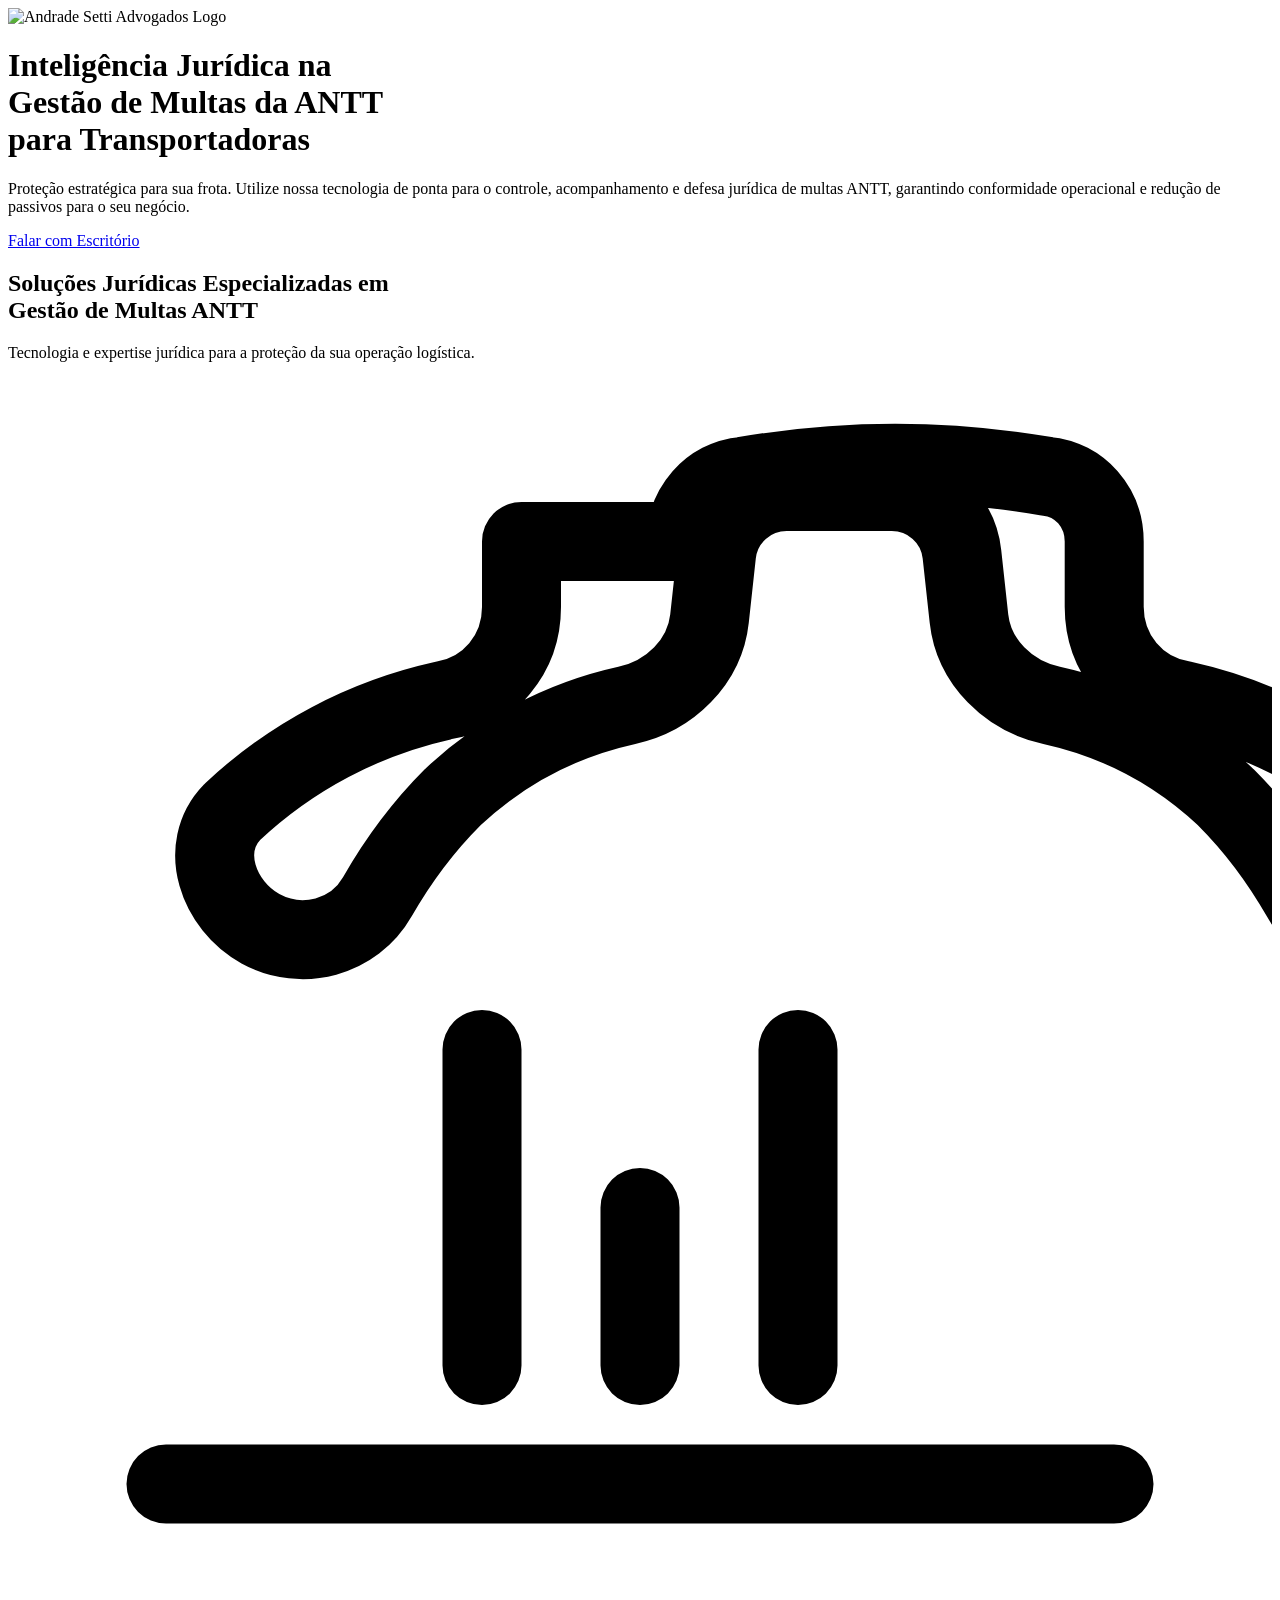
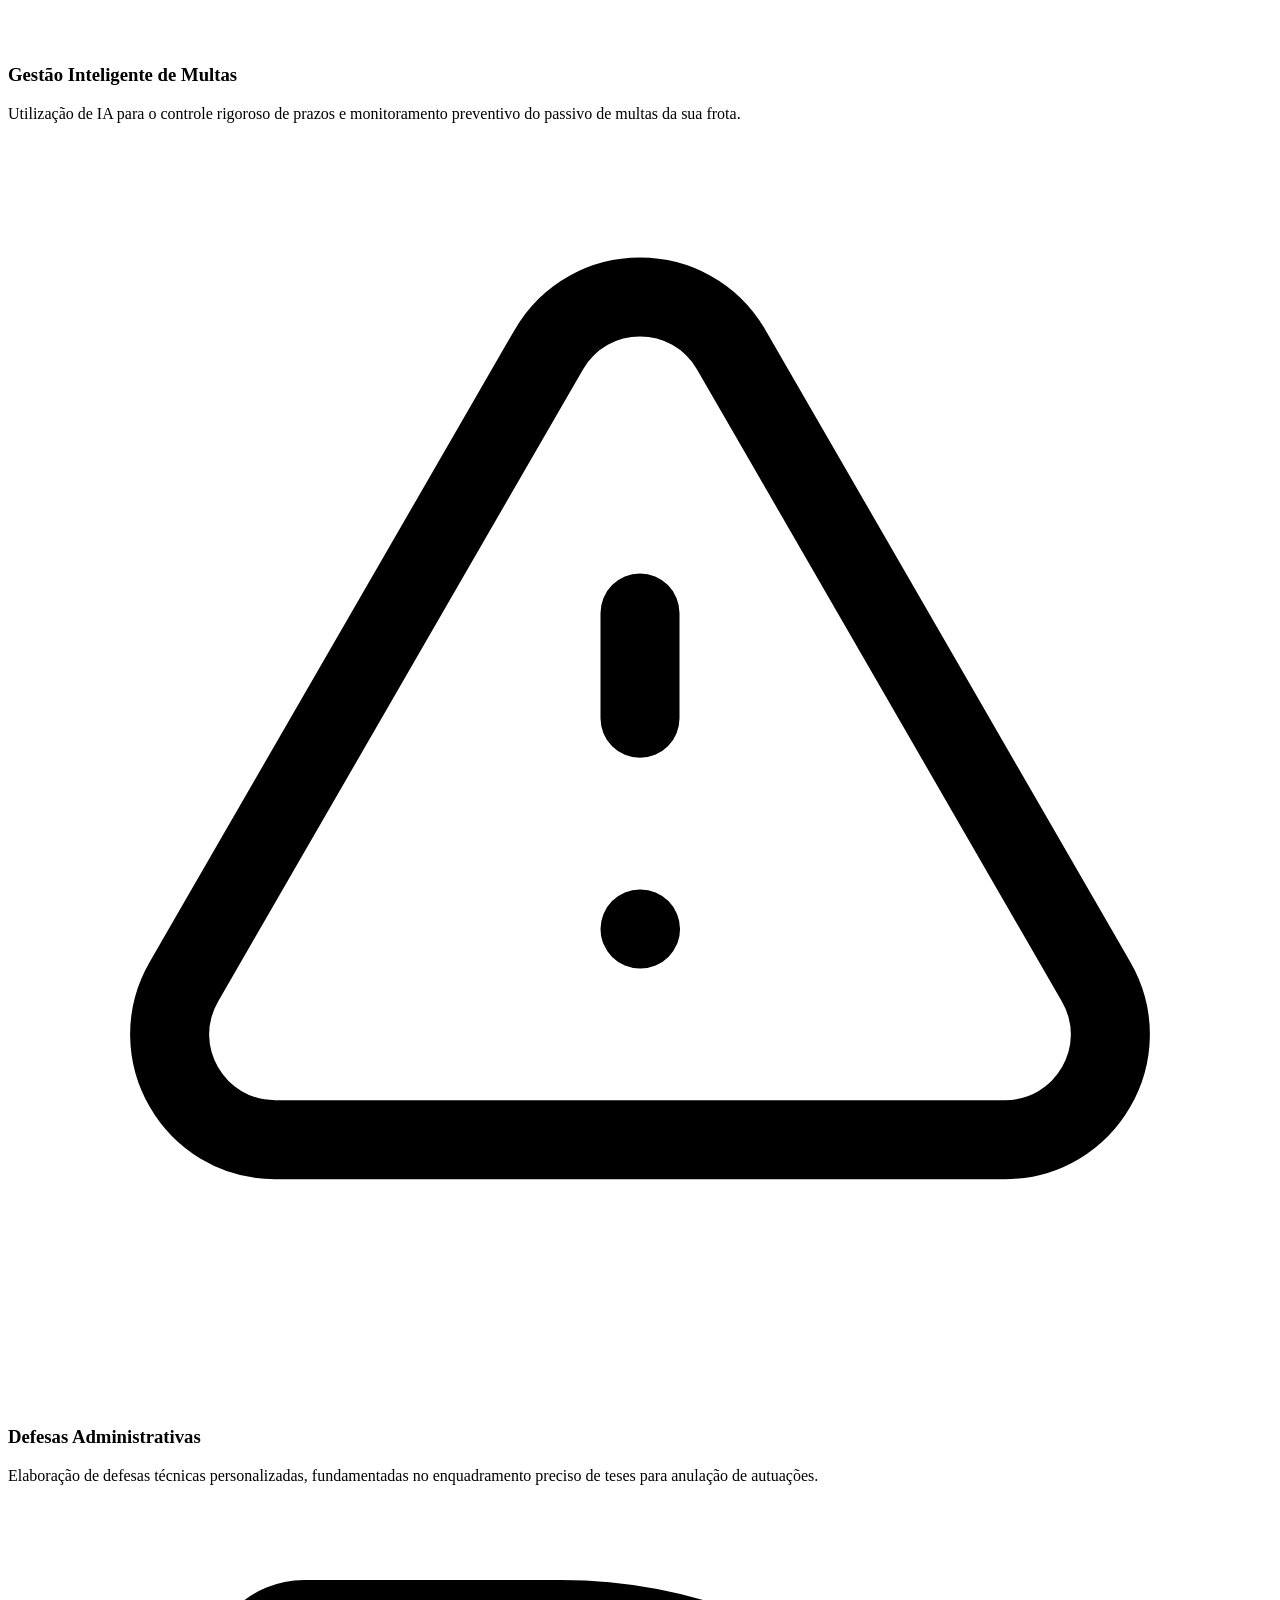
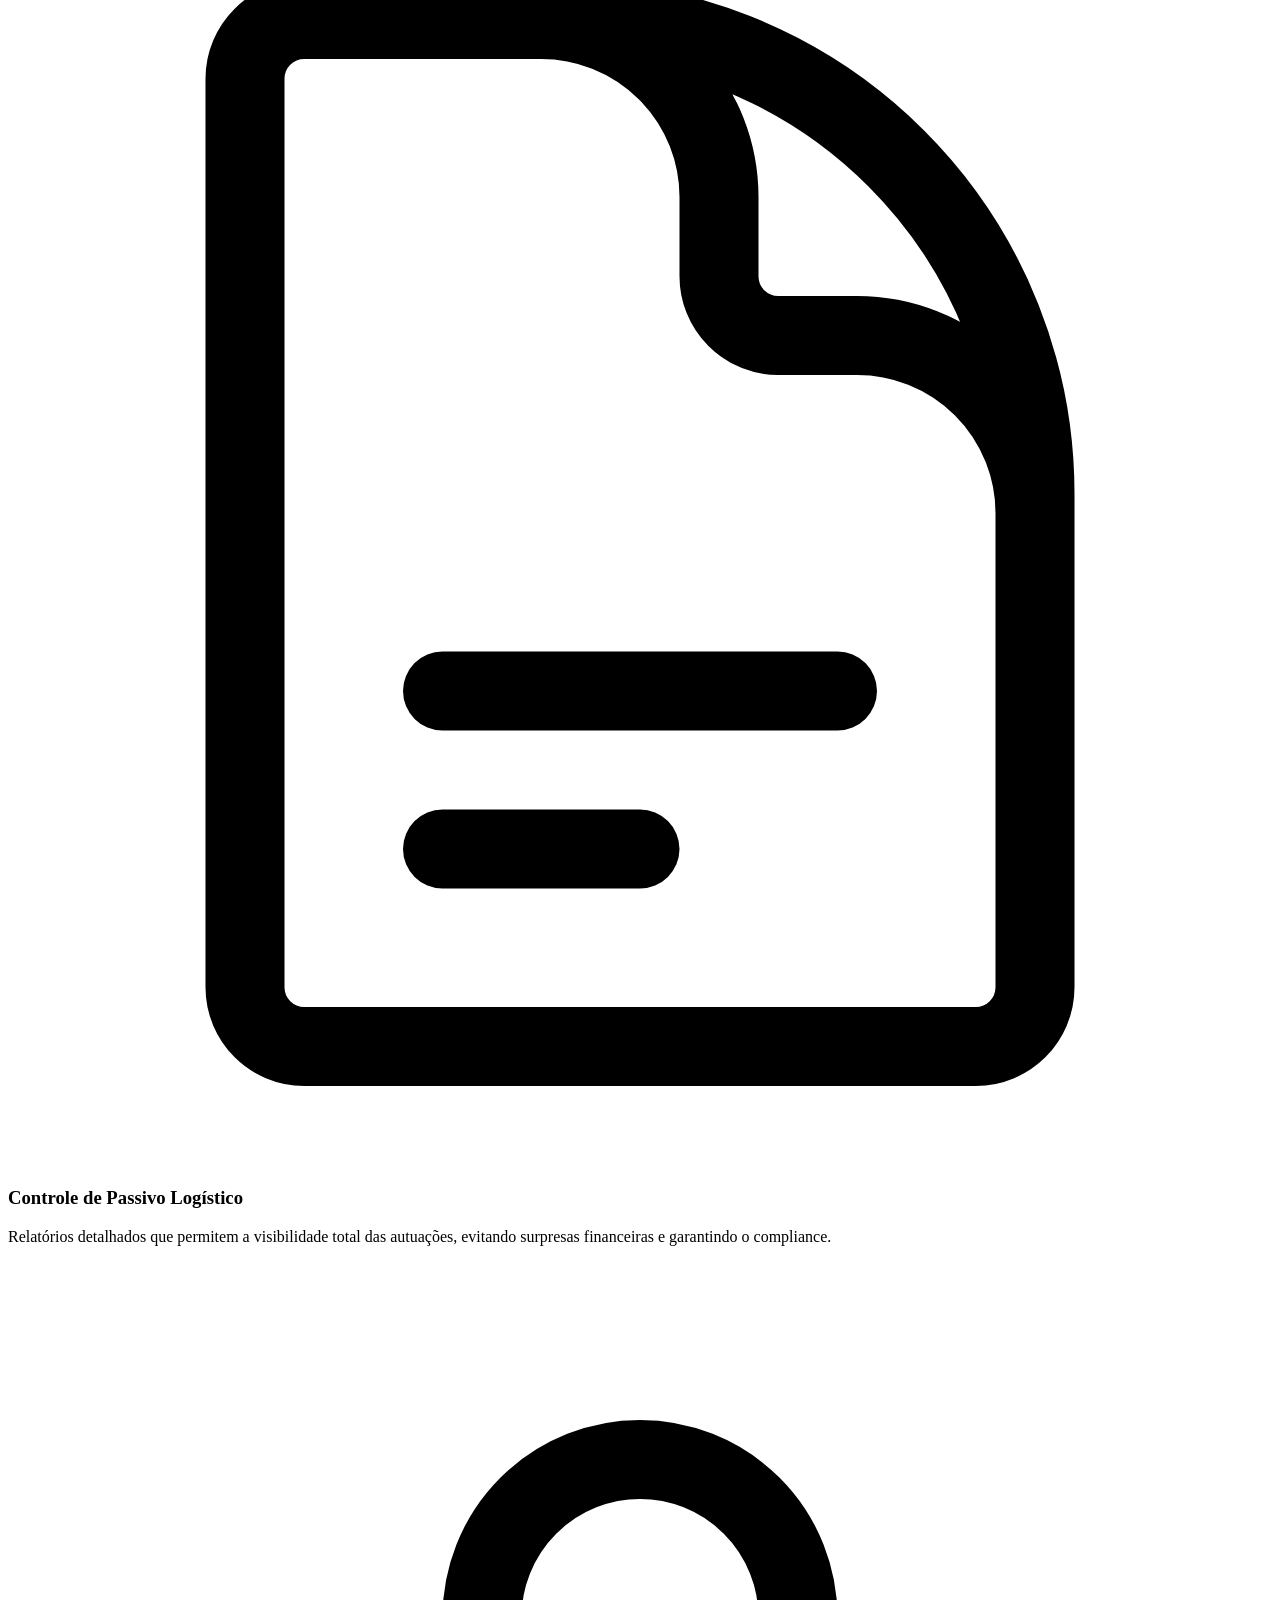
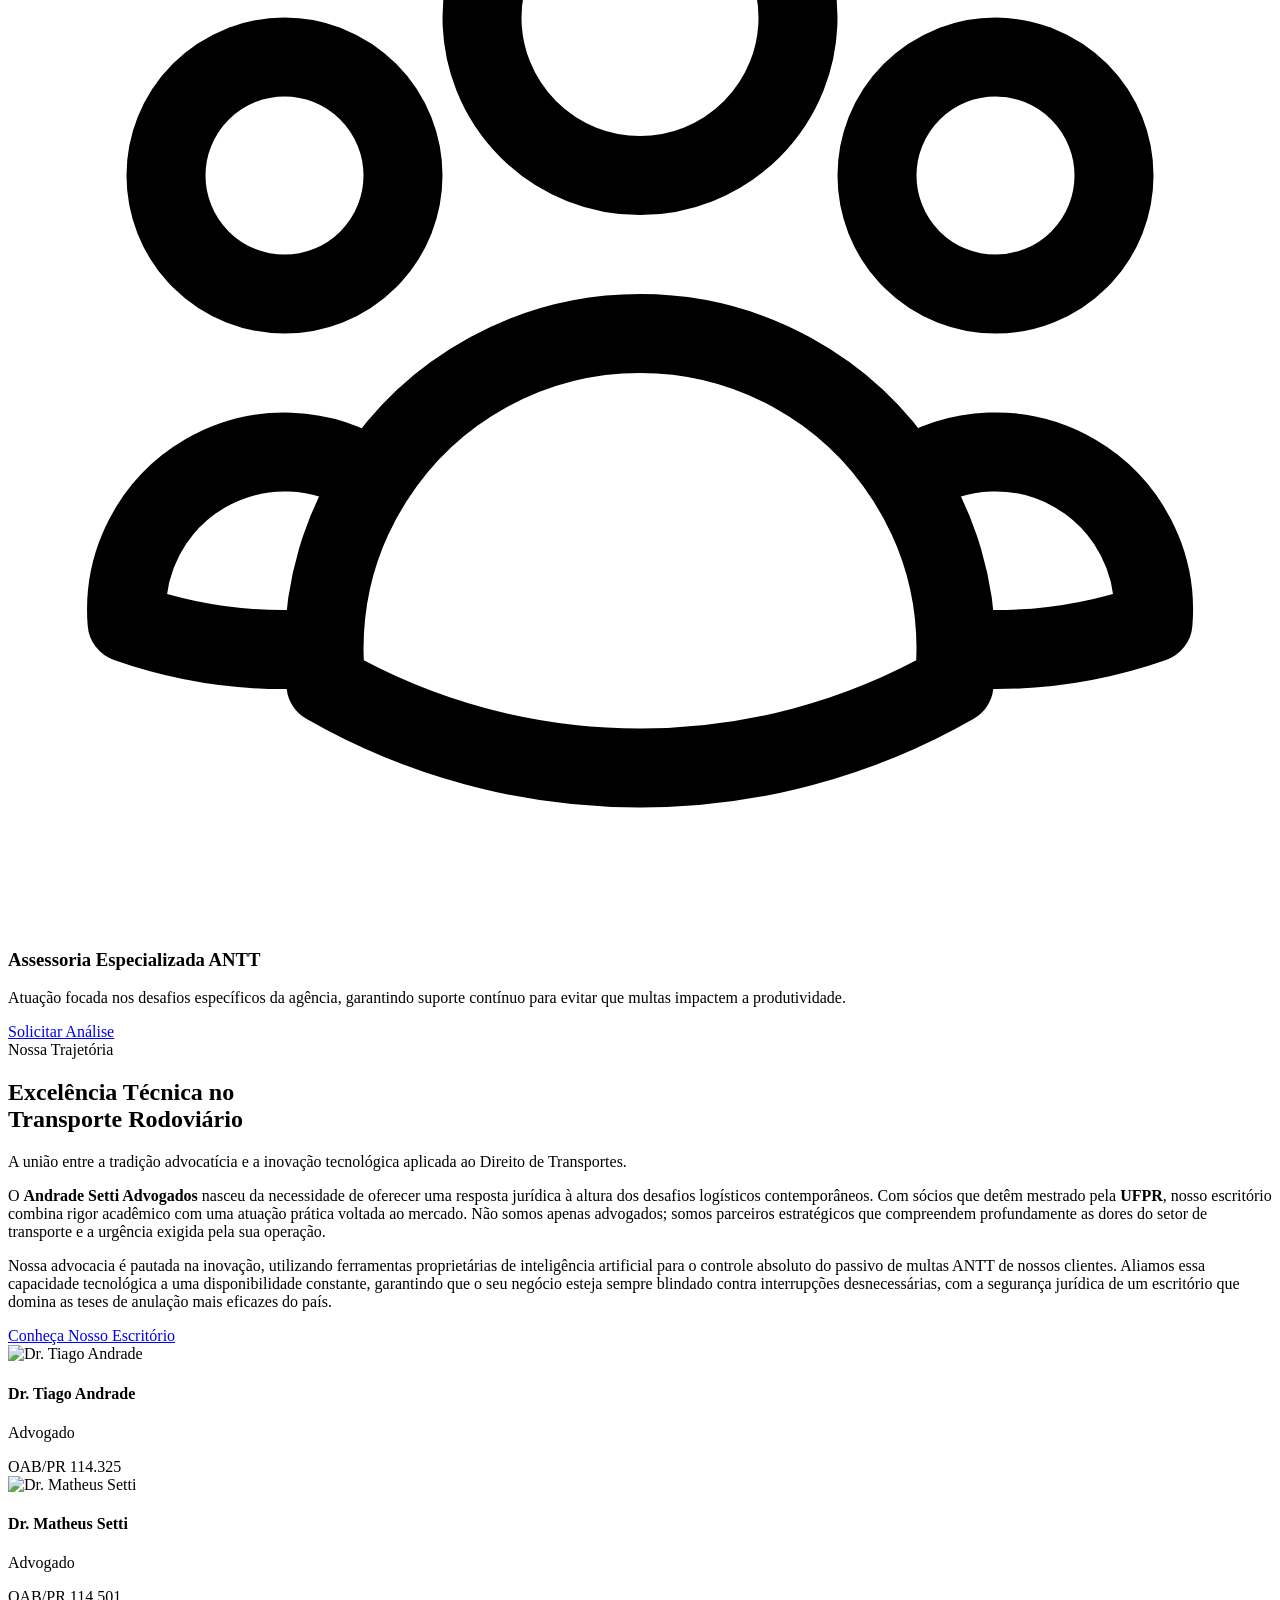
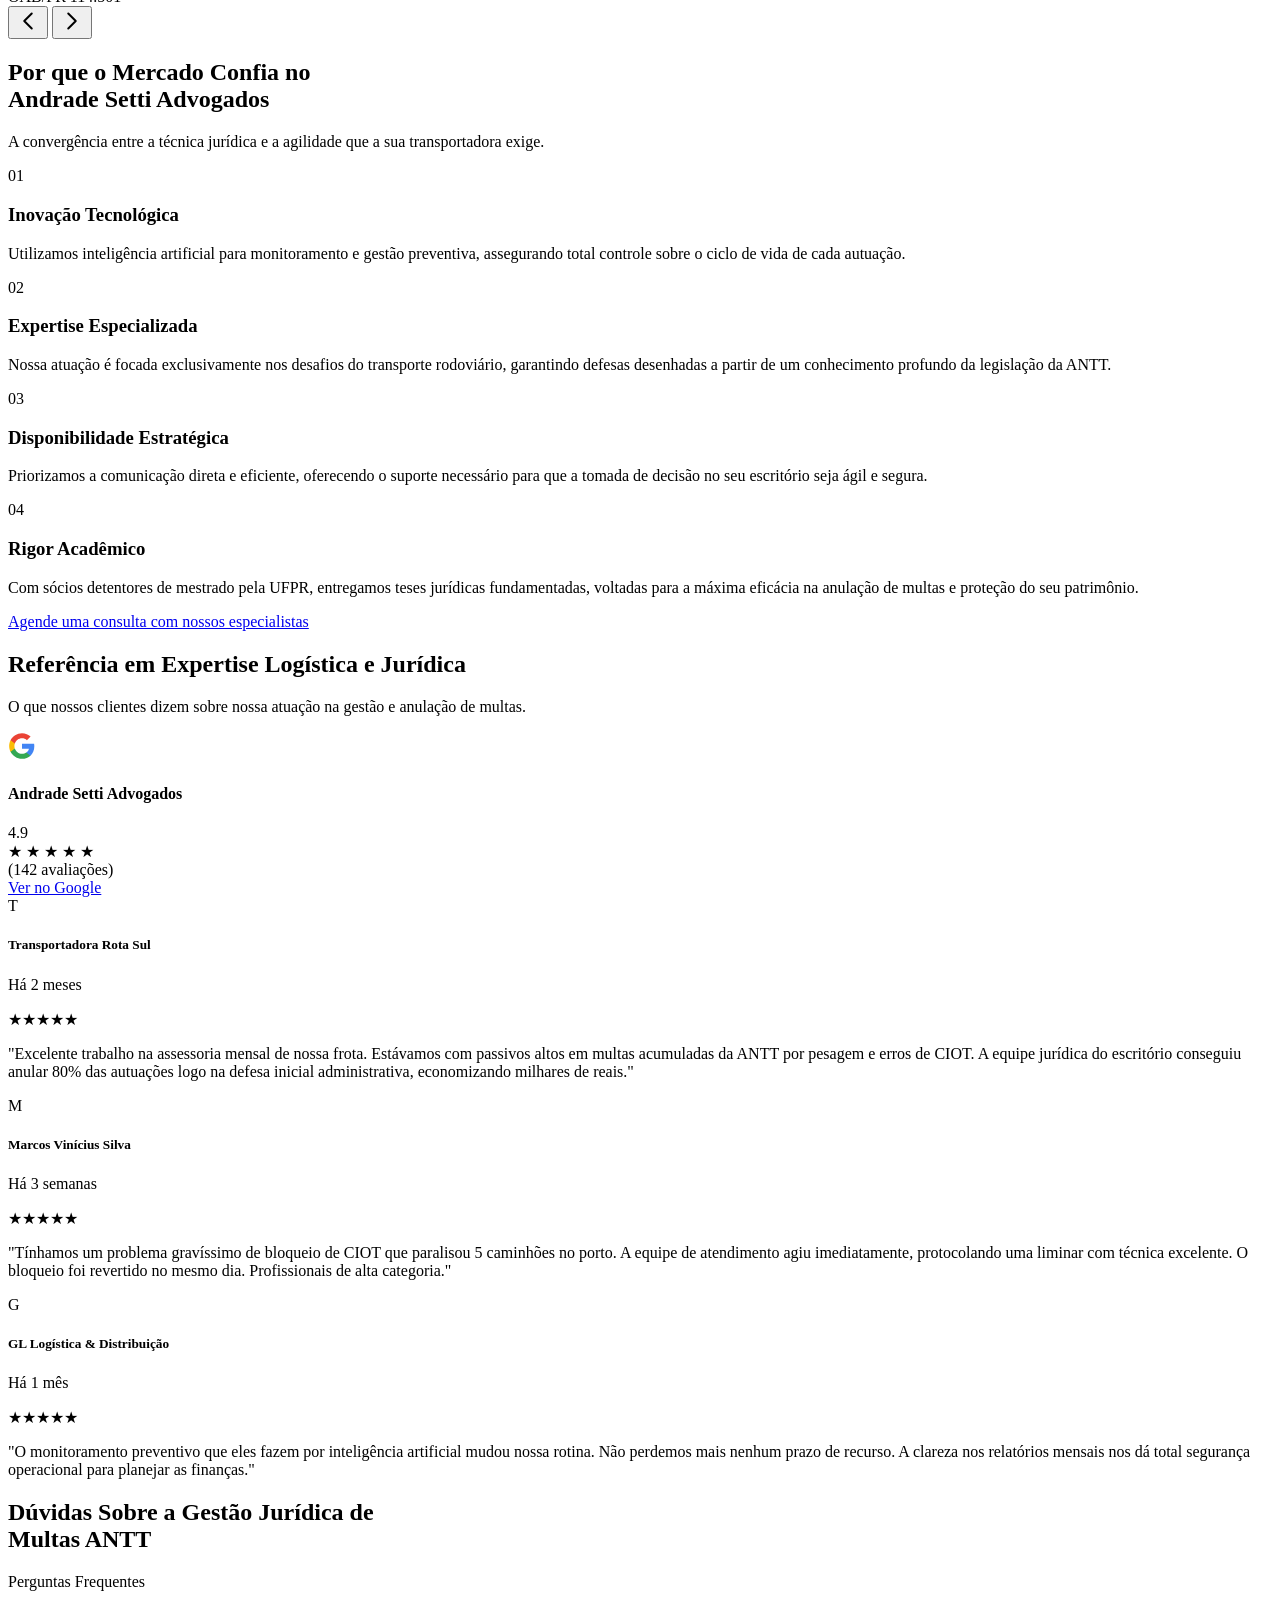
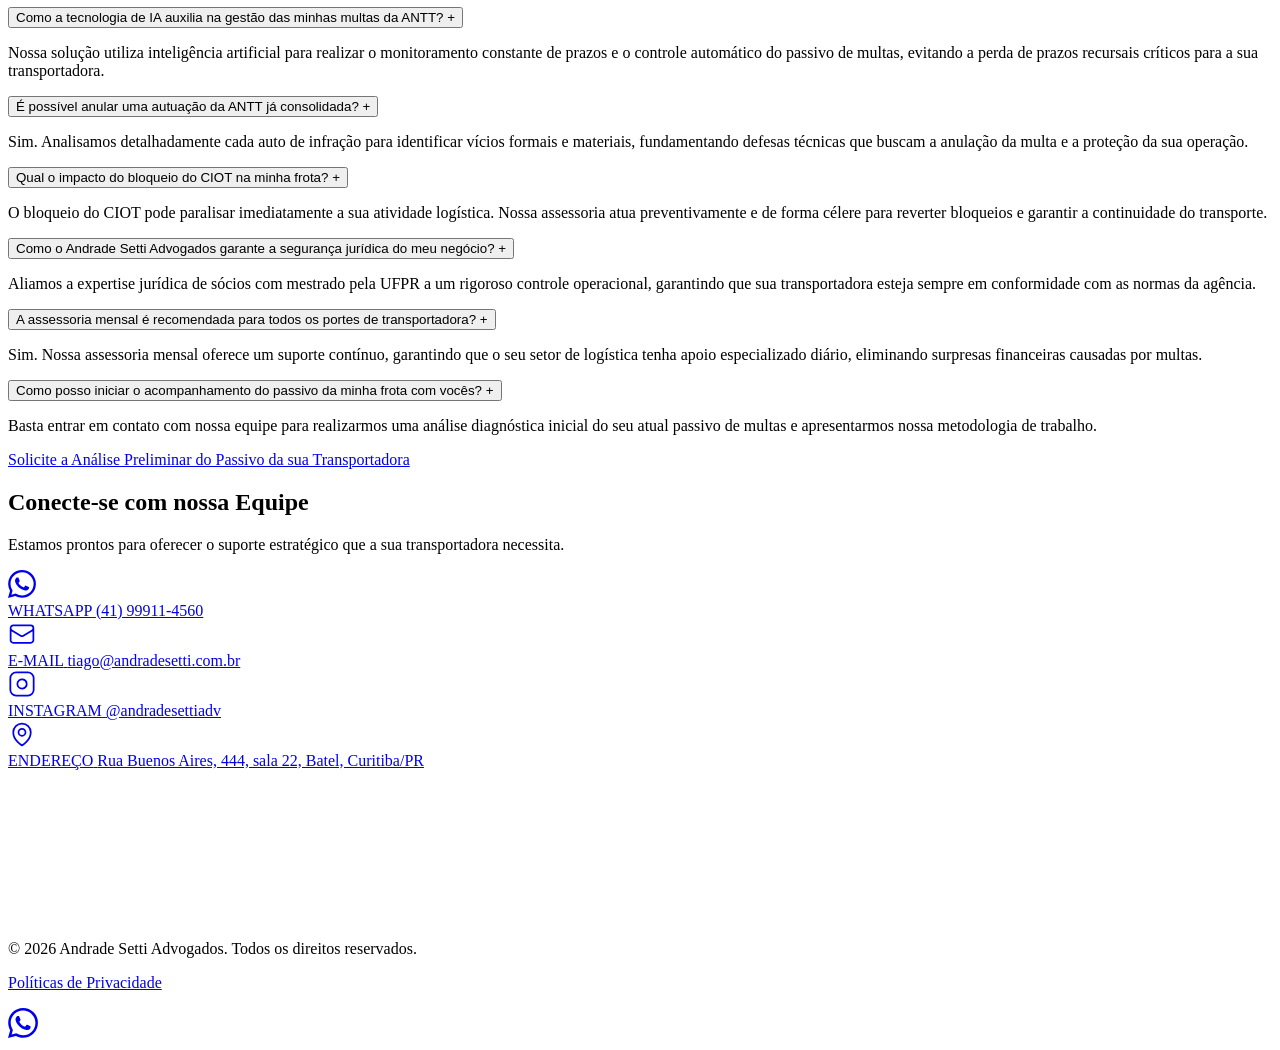
==== index.html @ 2fd10ec8 "Add files via upload" ====
<!DOCTYPE html>
<html lang="pt-BR">
<head>
    <meta charset="UTF-8">
    <meta name="viewport" content="width=device-width, initial-scale=1.0">
    <meta name="description" content="Gestão estratégica de multas ANTT para transportadoras. Tecnologia e rigor jurídico para anulação de autuações e redução de passivos da sua frota.">
    <title>Andrade Setti Advogados | Gestão de Multas ANTT para Transportadoras</title>
    
    <!-- Google Fonts -->
    <link rel="preconnect" href="https://fonts.googleapis.com">
    <link rel="preconnect" href="https://fonts.gstatic.com" crossorigin>
    <link href="https://fonts.googleapis.com/css2?family=Inter:wght@300;400;500;600&family=Plus+Jakarta+Sans:wght@500;600;700;800&family=Newsreader:ital,opsz,wght@1,6..72,400;1,6..72,500;1,6..72,600&display=swap" rel="stylesheet">
    
    <!-- CSS -->
    <link rel="stylesheet" href="css/style.css">
</head>
<body>

    <!-- Dobra 1: Hero Section -->
    <header class="hero-section" id="hero">
        <div class="hero-overlay"></div>
        <div class="hero-container container">
            <div class="logo-wrapper animate-on-scroll">
                <img src="assets/logo.png" alt="Andrade Setti Advogados Logo" class="main-logo">
            </div>
            
            <div class="hero-content text-center">
                <h1 class="hero-headline animate-on-scroll">
                    Inteligência Jurídica na <br>
                    <span class="gradient-text">Gestão de Multas da ANTT</span> <br>
                    para Transportadoras
                </h1>
                <p class="hero-subheadline animate-on-scroll">
                    Proteção estratégica para sua frota. Utilize nossa <span class="highlight-text">tecnologia</span> de ponta para o controle, acompanhamento e defesa jurídica de multas ANTT, garantindo conformidade operacional e redução de passivos para o seu negócio.
                </p>
                <div class="cta-wrapper animate-on-scroll">
                    <a href="https://api.whatsapp.com/send?phone=5541999114560&text=Ol%C3%A1,%20vim%20pelo%20Google%20e%20gostaria%20de%20falar%20com%20um%20especialista%20em%20Gest%C3%A3o%20de%20Multas%20ANTT" target="_blank" class="btn btn-primary btn-shiner" id="cta-hero">
                        <span>Falar com Escritório</span>
                    </a>
                </div>
            </div>
        </div>
    </header>

    <!-- Dobra 2: Serviços -->
    <section class="services-section" id="servicos">
        <div class="container">
            <div class="section-header text-center">
                <h2 class="section-title animate-on-scroll">Soluções Jurídicas Especializadas em <br><span class="gradient-text">Gestão de Multas ANTT</span></h2>
                <p class="section-subtitle animate-on-scroll">Tecnologia e <span class="highlight-text">expertise</span> jurídica para a proteção da sua operação logística.</p>
            </div>
            
            <div class="services-grid">
                <!-- Card 1 -->
                <div class="service-card animate-on-scroll">
                    <div class="card-glow"></div>
                    <div class="service-icon-wrapper">
                        <svg class="service-icon" fill="none" viewBox="0 0 24 24" stroke="currentColor" stroke-width="1.5">
                            <path stroke-linecap="round" stroke-linejoin="round" d="M9.75 3.104v1.244c0 .892-.617 1.637-1.488 1.777a8.556 8.556 0 00-4.004 2.115C3.593 8.924 4 10.024 4.793 10.457c.792.433 1.782.164 2.22-.607.4-.7.88-1.34 1.43-1.89a7.056 7.056 0 013.307-1.745c.816-.176 1.48-.823 1.57-1.65l.133-1.22c.074-.68.647-1.189 1.332-1.189h1.996c.685 0 1.258.509 1.332 1.19l.133 1.219c.09.827.754 1.474 1.57 1.65a7.056 7.056 0 013.307 1.745c.55.55 1.03 1.19 1.43 1.89.438.77 1.428 1.04 2.22.607.793-.433.8-1.533-.467-2.222a8.556 8.556 0 00-4.004-2.115c-.871-.14-1.488-.885-1.488-1.777V3.104c0-.64-.46-1.183-1.096-1.238a16.892 16.892 0 00-5.748 0c-.636.055-1.096.598-1.096 1.238z" />
                            <path stroke-linecap="round" stroke-linejoin="round" d="M9 12.75v6m3-3v3m3-6v6M3 21h18" />
                        </svg>
                    </div>
                    <h3 class="card-title">Gestão Inteligente de Multas</h3>
                    <p class="card-description">Utilização de IA para o controle rigoroso de prazos e monitoramento preventivo do passivo de multas da sua frota.</p>
                </div>
                
                <!-- Card 2 -->
                <div class="service-card animate-on-scroll">
                    <div class="card-glow"></div>
                    <div class="service-icon-wrapper">
                        <svg class="service-icon" fill="none" viewBox="0 0 24 24" stroke="currentColor" stroke-width="1.5">
                            <path stroke-linecap="round" stroke-linejoin="round" d="M12 9v2m0 4h.01m-6.938 4h13.856c1.54 0 2.502-1.667 1.732-3L13.732 4c-.77-1.333-2.694-1.333-3.464 0L3.34 16c-.77 1.333.192 3 1.732 3z" />
                        </svg>
                    </div>
                    <h3 class="card-title">Defesas Administrativas</h3>
                    <p class="card-description">Elaboração de defesas técnicas personalizadas, fundamentadas no enquadramento preciso de teses para anulação de autuações.</p>
                </div>
                
                <!-- Card 3 -->
                <div class="service-card animate-on-scroll">
                    <div class="card-glow"></div>
                    <div class="service-icon-wrapper">
                        <svg class="service-icon" fill="none" viewBox="0 0 24 24" stroke="currentColor" stroke-width="1.5">
                            <path stroke-linecap="round" stroke-linejoin="round" d="M19.5 14.25v-2.625a3.375 3.375 0 00-3.375-3.375h-1.5A1.125 1.125 0 0113.5 7.125v-1.5a3.375 3.375 0 00-3.375-3.375H8.25m0 12.75h7.5m-7.5 3H12M10.5 2.25H5.625c-.621 0-1.125.504-1.125 1.125v17.25c0 .621.504 1.125 1.125 1.125h12.75c.621 0 1.125-.504 1.125-1.125V11.25a9 9 0 00-9-9z" />
                        </svg>
                    </div>
                    <h3 class="card-title">Controle de Passivo Logístico</h3>
                    <p class="card-description">Relatórios detalhados que permitem a visibilidade total das autuações, evitando surpresas financeiras e garantindo o compliance.</p>
                </div>
                
                <!-- Card 4 -->
                <div class="service-card animate-on-scroll">
                    <div class="card-glow"></div>
                    <div class="service-icon-wrapper">
                        <svg class="service-icon" fill="none" viewBox="0 0 24 24" stroke="currentColor" stroke-width="1.5">
                            <path stroke-linecap="round" stroke-linejoin="round" d="M18 18.72a9.094 9.094 0 003.741-.479 3 3 0 00-4.682-2.72m.94 3.198l.001.031c0 .225-.012.447-.037.666A11.944 11.944 0 0112 21c-2.17 0-4.207-.576-5.963-1.584A6.062 6.062 0 016 18.719m12 0a5.971 5.971 0 00-.941-3.197m0 0A5.995 5.995 0 0012 12.75a5.995 5.995 0 00-5.058 2.772m0 0a3 3 0 00-4.681 2.72 8.986 8.986 0 003.74.477m.94-3.197a5.971 5.971 0 00-.94 3.197M15 6.75a3 3 0 11-6 0 3 3 0 016 0zm6 3a2.25 2.25 0 11-4.5 0 2.25 2.25 0 014.5 0zm-13.5 0a2.25 2.25 0 11-4.5 0 2.25 2.25 0 014.5 0z" />
                        </svg>
                    </div>
                    <h3 class="card-title">Assessoria Especializada ANTT</h3>
                    <p class="card-description">Atuação focada nos desafios específicos da agência, garantindo suporte contínuo para evitar que multas impactem a produtividade.</p>
                </div>
            </div>
            
            <div class="cta-container text-center animate-on-scroll">
                <a href="https://api.whatsapp.com/send?phone=5541999114560&text=Ol%C3%A1,%20vim%20pelo%20Google%20e%20gostaria%20de%20falar%20com%20um%20especialista%20em%20Gest%C3%A3o%20de%20Multas%20ANTT" target="_blank" class="btn btn-primary btn-shiner" id="cta-servicos">
                    <span>Solicitar Análise</span>
                </a>
            </div>
        </div>
    </section>

    <!-- Dobra 3: Sobre o Escritório -->
    <section class="about-section" id="sobre">
        <div class="container">
            <div class="about-grid">
                
                <!-- Coluna de Texto -->
                <div class="about-info-col animate-on-scroll">
                    <span class="badge">Nossa Trajetória</span>
                    <h2 class="section-title text-left">Excelência Técnica no <br><span class="gradient-text">Transporte Rodoviário</span></h2>
                    <p class="section-subtitle text-left">A união entre a tradição advocatícia e a inovação tecnológica aplicada ao Direito de Transportes.</p>
                    
                    <div class="about-text-body">
                        <p class="paragraph">
                            O <strong>Andrade Setti Advogados</strong> nasceu da necessidade de oferecer uma resposta jurídica à altura dos desafios logísticos contemporâneos. Com sócios que detêm mestrado pela <strong>UFPR</strong>, nosso escritório combina rigor acadêmico com uma atuação prática voltada ao mercado. Não somos apenas advogados; somos parceiros estratégicos que compreendem profundamente as dores do setor de transporte e a urgência exigida pela sua operação.
                        </p>
                        <p class="paragraph">
                            Nossa advocacia é pautada na inovação, utilizando ferramentas proprietárias de inteligência artificial para o controle absoluto do passivo de multas ANTT de nossos clientes. Aliamos essa capacidade tecnológica a uma disponibilidade constante, garantindo que o seu negócio esteja sempre blindado contra interrupções desnecessárias, com a segurança jurídica de um escritório que domina as teses de anulação mais eficazes do país.
                        </p>
                    </div>
                    
                    <div class="cta-left">
                        <a href="https://api.whatsapp.com/send?phone=5541999114560&text=Ol%C3%A1,%20vim%20pelo%20Google%20e%20gostaria%20de%20falar%20com%20um%20especialista%20em%20Gest%C3%A3o%20de%20Multas%20ANTT" target="_blank" class="btn btn-primary btn-shiner" id="cta-sobre">
                            <span>Conheça Nosso Escritório</span>
                        </a>
                    </div>
                </div>
                
                <!-- Coluna do Slide/Carrossel -->
                <div class="about-carousel-col animate-on-scroll">
                    <div class="carousel-container">
                        
                        <!-- Slides -->
                        <div class="carousel-slide active">
                            <div class="lawyer-card">
                                <div class="lawyer-image-wrapper">
                                    <img src="assets/advogado1.jpg" alt="Dr. Tiago Andrade" class="lawyer-image">
                                </div>
                                <div class="lawyer-meta text-center">
                                    <h4 class="lawyer-name">Dr. Tiago Andrade</h4>
                                    <p class="lawyer-role">Advogado</p>
                                    <span class="lawyer-specialty">OAB/PR 114.325</span>
                                </div>
                            </div>
                        </div>
                        
                        <div class="carousel-slide">
                            <div class="lawyer-card">
                                <div class="lawyer-image-wrapper">
                                    <img src="assets/advogado2.jpg" alt="Dr. Matheus Setti" class="lawyer-image">
                                </div>
                                <div class="lawyer-meta text-center">
                                    <h4 class="lawyer-name">Dr. Matheus Setti</h4>
                                    <p class="lawyer-role">Advogado</p>
                                    <span class="lawyer-specialty">OAB/PR 114.501</span>
                                </div>
                            </div>
                        </div>
                        
                        <!-- Controles -->
                        <button class="carousel-btn prev-btn" aria-label="Slide Anterior">
                            <svg fill="none" viewBox="0 0 24 24" stroke="currentColor" stroke-width="2" width="24" height="24">
                                <path stroke-linecap="round" stroke-linejoin="round" d="M15.75 19.5L8.25 12l7.5-7.5" />
                            </svg>
                        </button>
                        <button class="carousel-btn next-btn" aria-label="Próximo Slide">
                            <svg fill="none" viewBox="0 0 24 24" stroke="currentColor" stroke-width="2" width="24" height="24">
                                <path stroke-linecap="round" stroke-linejoin="round" d="M8.25 4.5l7.5 7.5-7.5 7.5" />
                            </svg>
                        </button>
                        
                        <!-- Indicadores/Pontos -->
                        <div class="carousel-indicators">
                            <span class="dot active" data-slide-to="0"></span>
                            <span class="dot" data-slide-to="1"></span>
                        </div>
                    </div>
                </div>
                
            </div>
        </div>
    </section>

    <!-- Dobra 4: Diferenciais -->
    <section class="differentials-section" id="diferenciais">
        <div class="container">
            <div class="section-header text-center">
                <h2 class="section-title animate-on-scroll">Por que o Mercado Confia no <br><span class="gradient-text">Andrade Setti Advogados</span></h2>
                <p class="section-subtitle animate-on-scroll">A convergência entre a técnica jurídica e a agilidade que a sua transportadora exige.</p>
            </div>
            
            <div class="differentials-grid">
                <!-- Diferencial 1 -->
                <div class="diff-item animate-on-scroll">
                    <div class="diff-number">01</div>
                    <div class="diff-content">
                        <h3 class="diff-title">Inovação Tecnológica</h3>
                        <p class="diff-description">Utilizamos inteligência artificial para monitoramento e gestão preventiva, assegurando total controle sobre o ciclo de vida de cada autuação.</p>
                    </div>
                </div>
                
                <!-- Diferencial 2 -->
                <div class="diff-item animate-on-scroll">
                    <div class="diff-number">02</div>
                    <div class="diff-content">
                        <h3 class="diff-title">Expertise Especializada</h3>
                        <p class="diff-description">Nossa atuação é focada exclusivamente nos desafios do transporte rodoviário, garantindo defesas desenhadas a partir de um conhecimento profundo da legislação da ANTT.</p>
                    </div>
                </div>
                
                <!-- Diferencial 3 -->
                <div class="diff-item animate-on-scroll">
                    <div class="diff-number">03</div>
                    <div class="diff-content">
                        <h3 class="diff-title">Disponibilidade Estratégica</h3>
                        <p class="diff-description">Priorizamos a comunicação direta e eficiente, oferecendo o suporte necessário para que a tomada de decisão no seu escritório seja ágil e segura.</p>
                    </div>
                </div>
                
                <!-- Diferencial 4 -->
                <div class="diff-item animate-on-scroll">
                    <div class="diff-number">04</div>
                    <div class="diff-content">
                        <h3 class="diff-title">Rigor Acadêmico</h3>
                        <p class="diff-description">Com sócios detentores de mestrado pela UFPR, entregamos teses jurídicas fundamentadas, voltadas para a máxima eficácia na anulação de multas e proteção do seu patrimônio.</p>
                    </div>
                </div>
            </div>
            
            <div class="cta-container text-center animate-on-scroll">
                <a href="https://api.whatsapp.com/send?phone=5541999114560&text=Ol%C3%A1,%20vim%20pelo%20Google%20e%20gostaria%20de%20falar%20com%20um%20especialista%20em%20Gest%C3%A3o%20de%20Multas%20ANTT" target="_blank" class="btn btn-primary btn-shiner" id="cta-diferenciais">
                    <span>Agende uma consulta com nossos especialistas</span>
                </a>
            </div>
        </div>
    </section>

    <!-- Dobra 5: Prova Social -->
    <section class="social-proof-section" id="prova-social">
        <div class="container">
            <div class="section-header text-center">
                <h2 class="section-title animate-on-scroll">Referência em <span class="gradient-text">Expertise Logística</span> e Jurídica</h2>
                <p class="section-subtitle animate-on-scroll">O que nossos clientes dizem sobre nossa atuação na gestão e anulação de multas.</p>
            </div>
            
            <!-- Google Reviews Mockup Embed -->
            <div class="reviews-embed-mockup animate-on-scroll">
                <div class="google-header">
                    <div class="google-logo-box">
                        <svg class="google-logo" viewBox="0 0 24 24" width="28" height="28">
                            <path fill="#4285F4" d="M22.56 12.25c0-.78-.07-1.53-.2-2.25H12v4.26h5.92c-.26 1.37-1.04 2.53-2.21 3.31v2.77h3.57c2.08-1.92 3.28-4.74 3.28-8.09z"/>
                            <path fill="#34A853" d="M12 23c2.97 0 5.46-.98 7.28-2.66l-3.57-2.77c-.98.66-2.23 1.06-3.71 1.06-2.86 0-5.29-1.93-6.16-4.53H2.18v2.84C3.99 20.53 7.7 23 12 23z"/>
                            <path fill="#FBBC05" d="M5.84 14.09c-.22-.66-.35-1.36-.35-2.09s.13-1.43.35-2.09V7.06H2.18C1.43 8.55 1 10.22 1 12s.43 3.45 1.18 4.94l2.85-2.22-.03-.63z"/>
                            <path fill="#EA4335" d="M12 5.38c1.62 0 3.06.56 4.21 1.64l3.15-3.15C17.45 2.09 14.97 1 12 1 7.7 1 3.99 3.47 2.18 7.06l3.66 2.84c.87-2.6 3.3-4.52 6.16-4.52z"/>
                        </svg>
                    </div>
                    <div class="google-ratings-meta">
                        <h4 class="google-business-name">Andrade Setti Advogados</h4>
                        <div class="stars-row">
                            <span class="rating-number">4.9</span>
                            <div class="stars">
                                <span class="star fill">★</span>
                                <span class="star fill">★</span>
                                <span class="star fill">★</span>
                                <span class="star fill">★</span>
                                <span class="star fill">★</span>
                            </div>
                            <span class="reviews-count">(142 avaliações)</span>
                        </div>
                    </div>
                    <div class="google-actions">
                        <a href="https://maps.google.com/?q=Rua%20Buenos%20Aires,%20444,%20sala%2022,%20Batel,%20Curitiba/PR" target="_blank" class="btn-gmn">
                            <span>Ver no Google</span>
                        </a>
                    </div>
                </div>
                
                <div class="reviews-grid">
                    <!-- Review 1 -->
                    <div class="review-item">
                        <div class="review-meta">
                            <div class="reviewer-avatar">T</div>
                            <div>
                                <h5 class="reviewer-name">Transportadora Rota Sul</h5>
                                <p class="review-date">Há 2 meses</p>
                            </div>
                        </div>
                        <div class="review-stars">★★★★★</div>
                        <p class="review-text">"Excelente trabalho na assessoria mensal de nossa frota. Estávamos com passivos altos em multas acumuladas da ANTT por pesagem e erros de CIOT. A equipe jurídica do escritório conseguiu anular 80% das autuações logo na defesa inicial administrativa, economizando milhares de reais."</p>
                    </div>
                    
                    <!-- Review 2 -->
                    <div class="review-item">
                        <div class="review-meta">
                            <div class="reviewer-avatar">M</div>
                            <div>
                                <h5 class="reviewer-name">Marcos Vinícius Silva</h5>
                                <p class="review-date">Há 3 semanas</p>
                            </div>
                        </div>
                        <div class="review-stars">★★★★★</div>
                        <p class="review-text">"Tínhamos um problema gravíssimo de bloqueio de CIOT que paralisou 5 caminhões no porto. A equipe de atendimento agiu imediatamente, protocolando uma liminar com técnica excelente. O bloqueio foi revertido no mesmo dia. Profissionais de alta categoria."</p>
                    </div>
                    
                    <!-- Review 3 -->
                    <div class="review-item">
                        <div class="review-meta">
                            <div class="reviewer-avatar">G</div>
                            <div>
                                <h5 class="reviewer-name">GL Logística & Distribuição</h5>
                                <p class="review-date">Há 1 mês</p>
                            </div>
                        </div>
                        <div class="review-stars">★★★★★</div>
                        <p class="review-text">"O monitoramento preventivo que eles fazem por inteligência artificial mudou nossa rotina. Não perdemos mais nenhum prazo de recurso. A clareza nos relatórios mensais nos dá total segurança operacional para planejar as finanças."</p>
                    </div>
                </div>
            </div>
        </div>
    </section>

    <!-- Dobra 6: FAQ (Dúvidas sobre Gestão de Multas ANTT) -->
    <section class="faq-section" id="faq">
        <div class="container">
            <div class="section-header text-center">
                <h2 class="section-title animate-on-scroll">Dúvidas Sobre a Gestão Jurídica de <br><span class="gradient-text">Multas ANTT</span></h2>
                <p class="section-subtitle animate-on-scroll">Perguntas Frequentes</p>
            </div>
            
            <div class="faq-accordion-container animate-on-scroll">
                <!-- Item 1 -->
                <div class="accordion-item">
                    <button class="accordion-header" aria-expanded="false" id="faq-q1">
                        <span class="accordion-title">Como a tecnologia de IA auxilia na gestão das minhas multas da ANTT?</span>
                        <span class="accordion-icon">+</span>
                    </button>
                    <div class="accordion-content">
                        <div class="accordion-content-inner">
                            <p>Nossa solução utiliza inteligência artificial para realizar o monitoramento constante de prazos e o controle automático do passivo de multas, evitando a perda de prazos recursais críticos para a sua transportadora.</p>
                        </div>
                    </div>
                </div>
                
                <!-- Item 2 -->
                <div class="accordion-item">
                    <button class="accordion-header" aria-expanded="false" id="faq-q2">
                        <span class="accordion-title">É possível anular uma autuação da ANTT já consolidada?</span>
                        <span class="accordion-icon">+</span>
                    </button>
                    <div class="accordion-content">
                        <div class="accordion-content-inner">
                            <p>Sim. Analisamos detalhadamente cada auto de infração para identificar vícios formais e materiais, fundamentando defesas técnicas que buscam a anulação da multa e a proteção da sua operação.</p>
                        </div>
                    </div>
                </div>
                
                <!-- Item 3 -->
                <div class="accordion-item">
                    <button class="accordion-header" aria-expanded="false" id="faq-q3">
                        <span class="accordion-title">Qual o impacto do bloqueio do CIOT na minha frota?</span>
                        <span class="accordion-icon">+</span>
                    </button>
                    <div class="accordion-content">
                        <div class="accordion-content-inner">
                            <p>O bloqueio do CIOT pode paralisar imediatamente a sua atividade logística. Nossa assessoria atua preventivamente e de forma célere para reverter bloqueios e garantir a continuidade do transporte.</p>
                        </div>
                    </div>
                </div>
                
                <!-- Item 4 -->
                <div class="accordion-item">
                    <button class="accordion-header" aria-expanded="false" id="faq-q4">
                        <span class="accordion-title">Como o Andrade Setti Advogados garante a segurança jurídica do meu negócio?</span>
                        <span class="accordion-icon">+</span>
                    </button>
                    <div class="accordion-content">
                        <div class="accordion-content-inner">
                            <p>Aliamos a expertise jurídica de sócios com mestrado pela UFPR a um rigoroso controle operacional, garantindo que sua transportadora esteja sempre em conformidade com as normas da agência.</p>
                        </div>
                    </div>
                </div>
                
                <!-- Item 5 -->
                <div class="accordion-item">
                    <button class="accordion-header" aria-expanded="false" id="faq-q5">
                        <span class="accordion-title">A assessoria mensal é recomendada para todos os portes de transportadora?</span>
                        <span class="accordion-icon">+</span>
                    </button>
                    <div class="accordion-content">
                        <div class="accordion-content-inner">
                            <p>Sim. Nossa assessoria mensal oferece um suporte contínuo, garantindo que o seu setor de logística tenha apoio especializado diário, eliminando surpresas financeiras causadas por multas.</p>
                        </div>
                    </div>
                </div>
                
                <!-- Item 6 -->
                <div class="accordion-item">
                    <button class="accordion-header" aria-expanded="false" id="faq-q6">
                        <span class="accordion-title">Como posso iniciar o acompanhamento do passivo da minha frota com vocês?</span>
                        <span class="accordion-icon">+</span>
                    </button>
                    <div class="accordion-content">
                        <div class="accordion-content-inner">
                            <p>Basta entrar em contato com nossa equipe para realizarmos uma análise diagnóstica inicial do seu atual passivo de multas e apresentarmos nossa metodologia de trabalho.</p>
                        </div>
                    </div>
                </div>
            </div>
            
            <div class="cta-container text-center animate-on-scroll">
                <a href="https://api.whatsapp.com/send?phone=5541999114560&text=Ol%C3%A1,%20vim%20pelo%20Google%20e%20gostaria%20de%20falar%20com%20um%20especialista%20em%20Gest%C3%A3o%20de%20Multas%20ANTT" target="_blank" class="btn btn-primary btn-shiner" id="cta-faq">
                    <span>Solicite a Análise Preliminar do Passivo da sua Transportadora</span>
                </a>
            </div>
        </div>
    </section>

    <!-- Dobra 7: Contato e Localização -->
    <section class="contact-section" id="contato">
        <div class="container">
            <div class="section-header text-center">
                <h2 class="section-title animate-on-scroll">Conecte-se com nossa <span class="gradient-text">Equipe</span></h2>
                <p class="section-subtitle animate-on-scroll">Estamos prontos para oferecer o suporte estratégico que a sua transportadora necessita.</p>
            </div>
            
            <div class="contact-grid">
                <!-- Coluna de Botões de Contato -->
                <div class="contact-methods animate-on-scroll">
                    
                    <!-- WhatsApp -->
                    <a href="https://api.whatsapp.com/send?phone=5541999114560&text=Ol%C3%A1,%20vim%20pelo%20Google%20e%20gostaria%20de%20falar%20com%20um%20especialista%20em%20Gest%C3%A3o%20de%20Multas%20ANTT" target="_blank" class="contact-card btn-shiner">
                        <div class="contact-icon-box whatsapp">
                            <svg viewBox="0 0 24 24" width="28" height="28" fill="currentColor">
                                <path d="M17.472 14.382c-.297-.149-1.758-.867-2.03-.967-.273-.099-.471-.148-.67.15-.197.297-.767.966-.94 1.164-.173.199-.347.223-.644.075-.297-.15-1.255-.463-2.39-1.475-.883-.788-1.48-1.761-1.653-2.059-.173-.297-.018-.458.13-.606.134-.133.298-.347.446-.52.149-.174.198-.298.298-.497.099-.198.05-.371-.025-.52-.075-.149-.669-1.612-.916-2.207-.242-.579-.487-.5-.669-.51-.173-.008-.371-.01-.57-.01-.198 0-.52.074-.792.372-.272.297-1.04 1.016-1.04 2.479 0 1.462 1.065 2.875 1.213 3.074.149.198 2.096 3.2 5.077 4.487.709.306 1.262.489 1.694.625.712.227 1.36.195 1.871.118.571-.085 1.758-.719 2.006-1.413.248-.694.248-1.289.173-1.413-.074-.124-.272-.198-.57-.347m-5.421 7.403h-.004a9.87 9.87 0 01-5.031-1.378l-.361-.214-3.741.982.998-3.648-.235-.374a9.86 9.86 0 01-1.51-5.26c.001-5.45 4.436-9.884 9.888-9.884 2.64 0 5.122 1.03 6.988 2.898a9.825 9.825 0 012.893 6.994c-.003 5.45-4.437 9.884-9.885 9.884m8.413-18.297A11.815 11.815 0 0012.05 0C5.495 0 .16 5.335.157 11.892c0 2.096.547 4.142 1.588 5.945L0 24l6.335-1.662c1.746.953 3.71 1.455 5.703 1.457h.004c6.554 0 11.89-5.335 11.893-11.893a11.821 11.821 0 00-3.48-8.413z"/>
                            </svg>
                        </div>
                        <div class="contact-details">
                            <span class="contact-label">WHATSAPP</span>
                            <span class="contact-value">(41) 99911-4560</span>
                        </div>
                    </a>
                    
                    <!-- E-mail -->
                    <a href="mailto:tiago@andradesetti.com.br" class="contact-card btn-shiner">
                        <div class="contact-icon-box email">
                            <svg viewBox="0 0 24 24" width="28" height="28" fill="none" stroke="currentColor" stroke-width="1.5">
                                <path stroke-linecap="round" stroke-linejoin="round" d="M21.75 6.75v10.5a2.25 2.25 0 01-2.25 2.25h-15a2.25 2.25 0 01-2.25-2.25V6.75m19.5 0A2.25 2.25 0 0019.5 4.5h-15a2.25 2.25 0 00-2.25 2.25m19.5 0v.243a2.25 2.25 0 01-1.07 1.916l-7.5 4.615a2.25 2.25 0 01-2.36 0L3.32 8.91a2.25 2.25 0 01-1.07-1.916V6.75" />
                            </svg>
                        </div>
                        <div class="contact-details">
                            <span class="contact-label">E-MAIL</span>
                            <span class="contact-value">tiago@andradesetti.com.br</span>
                        </div>
                    </a>
                    
                    <!-- Instagram -->
                    <a href="https://instagram.com/andradesettiadv" target="_blank" class="contact-card btn-shiner">
                        <div class="contact-icon-box instagram">
                            <svg viewBox="0 0 24 24" width="28" height="28" fill="none" stroke="currentColor" stroke-width="1.5">
                                <rect x="2" y="2" width="20" height="20" rx="5" ry="5" />
                                <path d="M16 11.37A4 4 0 1112.63 8 4 4 0 0116 11.37z" />
                                <line x1="17.5" y1="6.5" x2="17.51" y2="6.5" />
                            </svg>
                        </div>
                        <div class="contact-details">
                            <span class="contact-label">INSTAGRAM</span>
                            <span class="contact-value">@andradesettiadv</span>
                        </div>
                    </a>
                    
                    <!-- Google Maps Link -->
                    <a href="https://maps.google.com/?q=Rua%20Buenos%20Aires,%20444,%20sala%2022,%20Batel,%20Curitiba/PR" target="_blank" class="contact-card btn-shiner">
                        <div class="contact-icon-box maps">
                            <svg viewBox="0 0 24 24" width="28" height="28" fill="none" stroke="currentColor" stroke-width="1.5">
                                <path stroke-linecap="round" stroke-linejoin="round" d="M15 10.5a3 3 0 11-6 0 3 3 0 016 0z" />
                                <path stroke-linecap="round" stroke-linejoin="round" d="M19.5 10.5c0 7.142-7.5 11.25-7.5 11.25s-7.5-4.108-7.5-11.25a3 3 0 1115 0z" />
                            </svg>
                        </div>
                        <div class="contact-details">
                            <span class="contact-label">ENDEREÇO</span>
                            <span class="contact-value">Rua Buenos Aires, 444, sala 22, Batel, Curitiba/PR</span>
                        </div>
                    </a>
                </div>
                
                <!-- Coluna do Mapa Incorporado -->
                <div class="contact-map-wrapper animate-on-scroll">
                    <div class="map-container">
                        <!-- Iframe do Google Maps -->
                        <iframe 
                            src="https://www.google.com/maps/embed?pb=!1m18!1m12!1m3!1m2!1d-25.443900!2d-49.278200!3d-25.443900!2m3!1f0!2f0!3f0!3m2!1i1024!2i768!4f13.1!3m3!1m2!1s0x94dce411ec5b4a53%3A0xe54d24f0c451c2cf!2sR.+Buenos+Aires%2C+444+-+Batel%2C+Curitiba+-+PR%2C+80250-070!5e0!3m2!1spt-BR!2sbr!4v1719999000000!5m2!1spt-BR!2sbr" 
                            width="100%" 
                            height="100%" 
                            style="border:0;" 
                            allowfullscreen="" 
                            loading="lazy" 
                            referrerpolicy="no-referrer-when-downgrade"
                            title="Localização do Andrade Setti Advogados em Curitiba">
                        </iframe>
                    </div>
                </div>
            </div>
        </div>
    </section>

    <!-- Footer -->
    <footer class="main-footer">
        <div class="container footer-content text-center">
            <p class="footer-brand">&copy; 2026 Andrade Setti Advogados. Todos os direitos reservados.</p>
            <p class="footer-links">
                <a href="politicas-de-privacidade.html" class="footer-link">Políticas de Privacidade</a>
            </p>
        </div>
    </footer>

    <!-- Floating WhatsApp Button -->
    <a href="https://api.whatsapp.com/send?phone=5541999114560&text=Ol%C3%A1,%20vim%20pelo%20Google%20e%20gostaria%20de%20falar%20com%20um%20especialista%20em%20Gest%C3%A3o%20de%20Multas%20ANTT" target="_blank" class="whatsapp-float" aria-label="Falar pelo WhatsApp">
        <svg viewBox="0 0 24 24" width="30" height="30" fill="currentColor">
            <path d="M17.472 14.382c-.297-.149-1.758-.867-2.03-.967-.273-.099-.471-.148-.67.15-.197.297-.767.966-.94 1.164-.173.199-.347.223-.644.075-.297-.15-1.255-.463-2.39-1.475-.883-.788-1.48-1.761-1.653-2.059-.173-.297-.018-.458.13-.606.134-.133.298-.347.446-.52.149-.174.198-.298.298-.497.099-.198.05-.371-.025-.52-.075-.149-.669-1.612-.916-2.207-.242-.579-.487-.5-.669-.51-.173-.008-.371-.01-.57-.01-.198 0-.52.074-.792.372-.272.297-1.04 1.016-1.04 2.479 0 1.462 1.065 2.875 1.213 3.074.149.198 2.096 3.2 5.077 4.487.709.306 1.262.489 1.694.625.712.227 1.36.195 1.871.118.571-.085 1.758-.719 2.006-1.413.248-.694.248-1.289.173-1.413-.074-.124-.272-.198-.57-.347m-5.421 7.403h-.004a9.87 9.87 0 01-5.031-1.378l-.361-.214-3.741.982.998-3.648-.235-.374a9.86 9.86 0 01-1.51-5.26c.001-5.45 4.436-9.884 9.888-9.884 2.64 0 5.122 1.03 6.988 2.898a9.825 9.825 0 012.893 6.994c-.003 5.45-4.437 9.884-9.885 9.884m8.413-18.297A11.815 11.815 0 0012.05 0C5.495 0 .16 5.335.157 11.892c0 2.096.547 4.142 1.588 5.945L0 24l6.335-1.662c1.746.953 3.71 1.455 5.703 1.457h.004c6.554 0 11.89-5.335 11.893-11.893a11.821 11.821 0 00-3.48-8.413z"/>
        </svg>
    </a>

    <!-- JS -->
    <script src="js/script.js"></script>
</body>
</html>
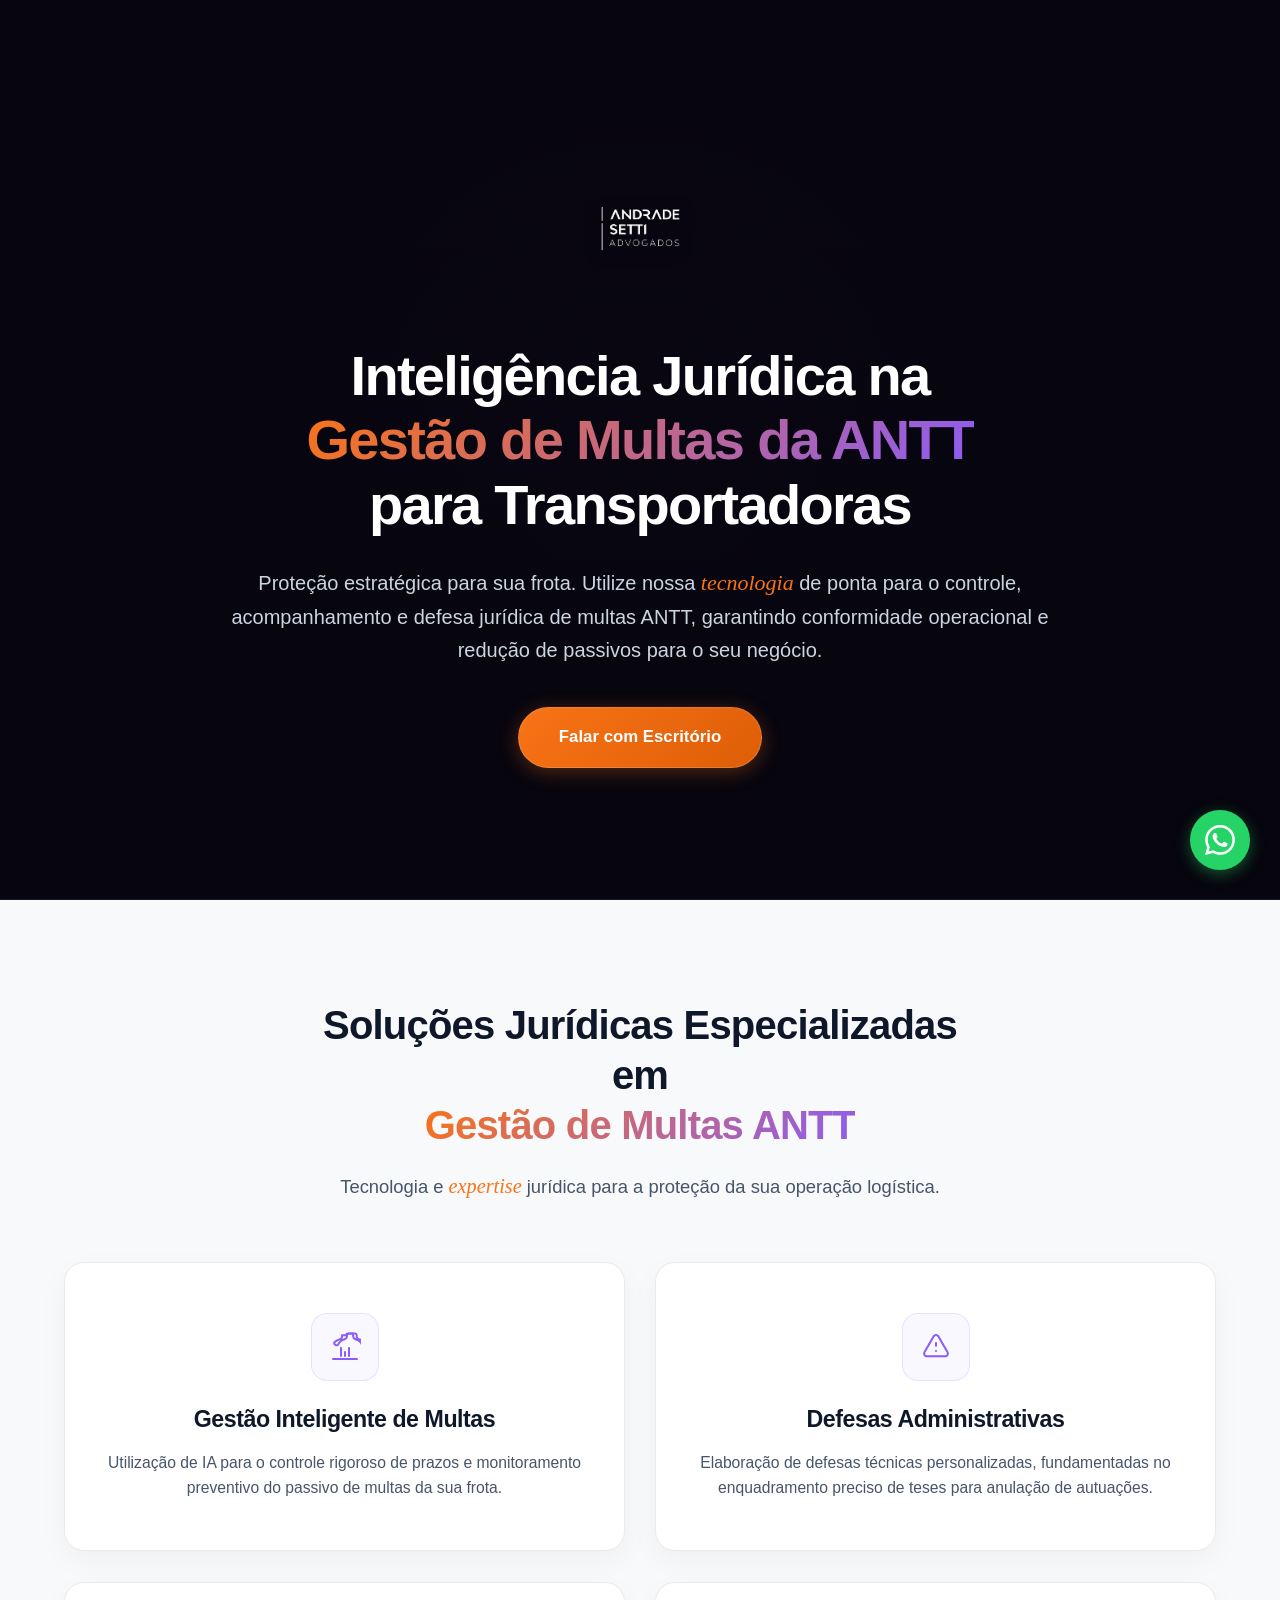
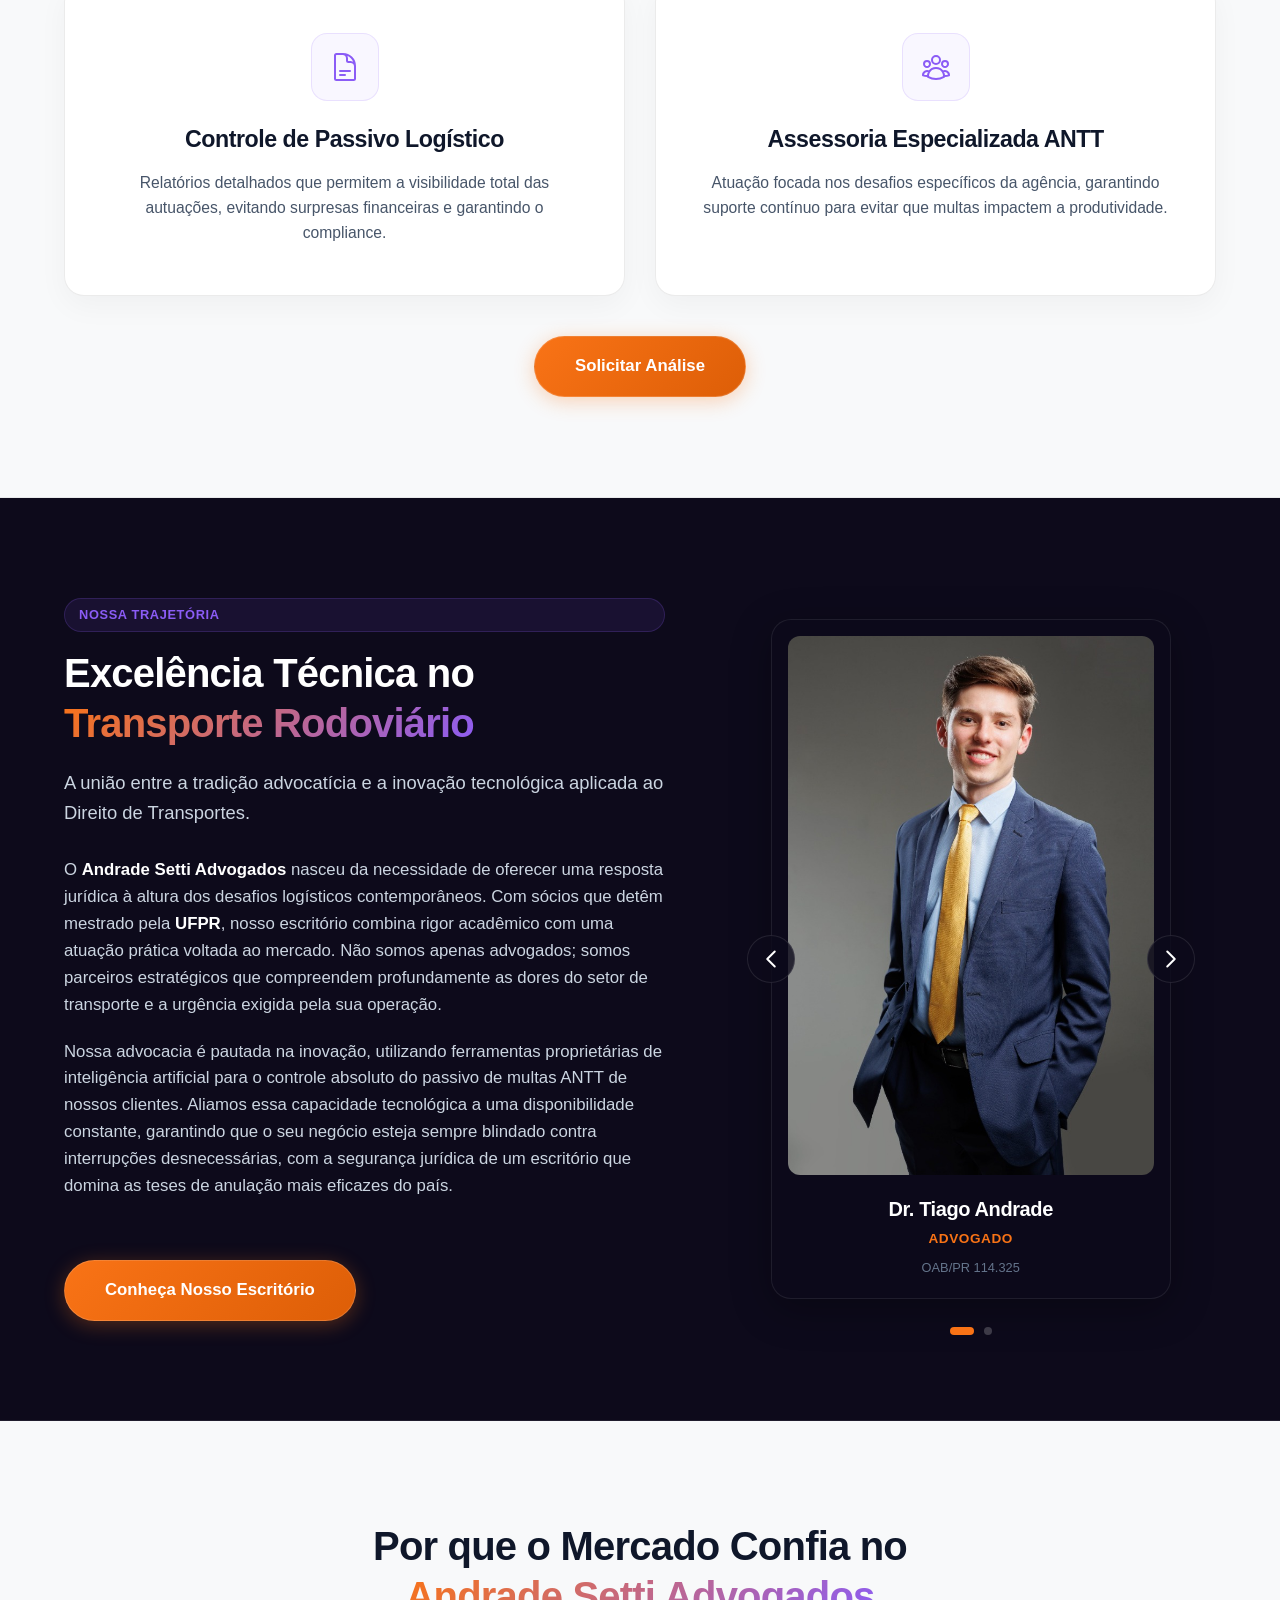
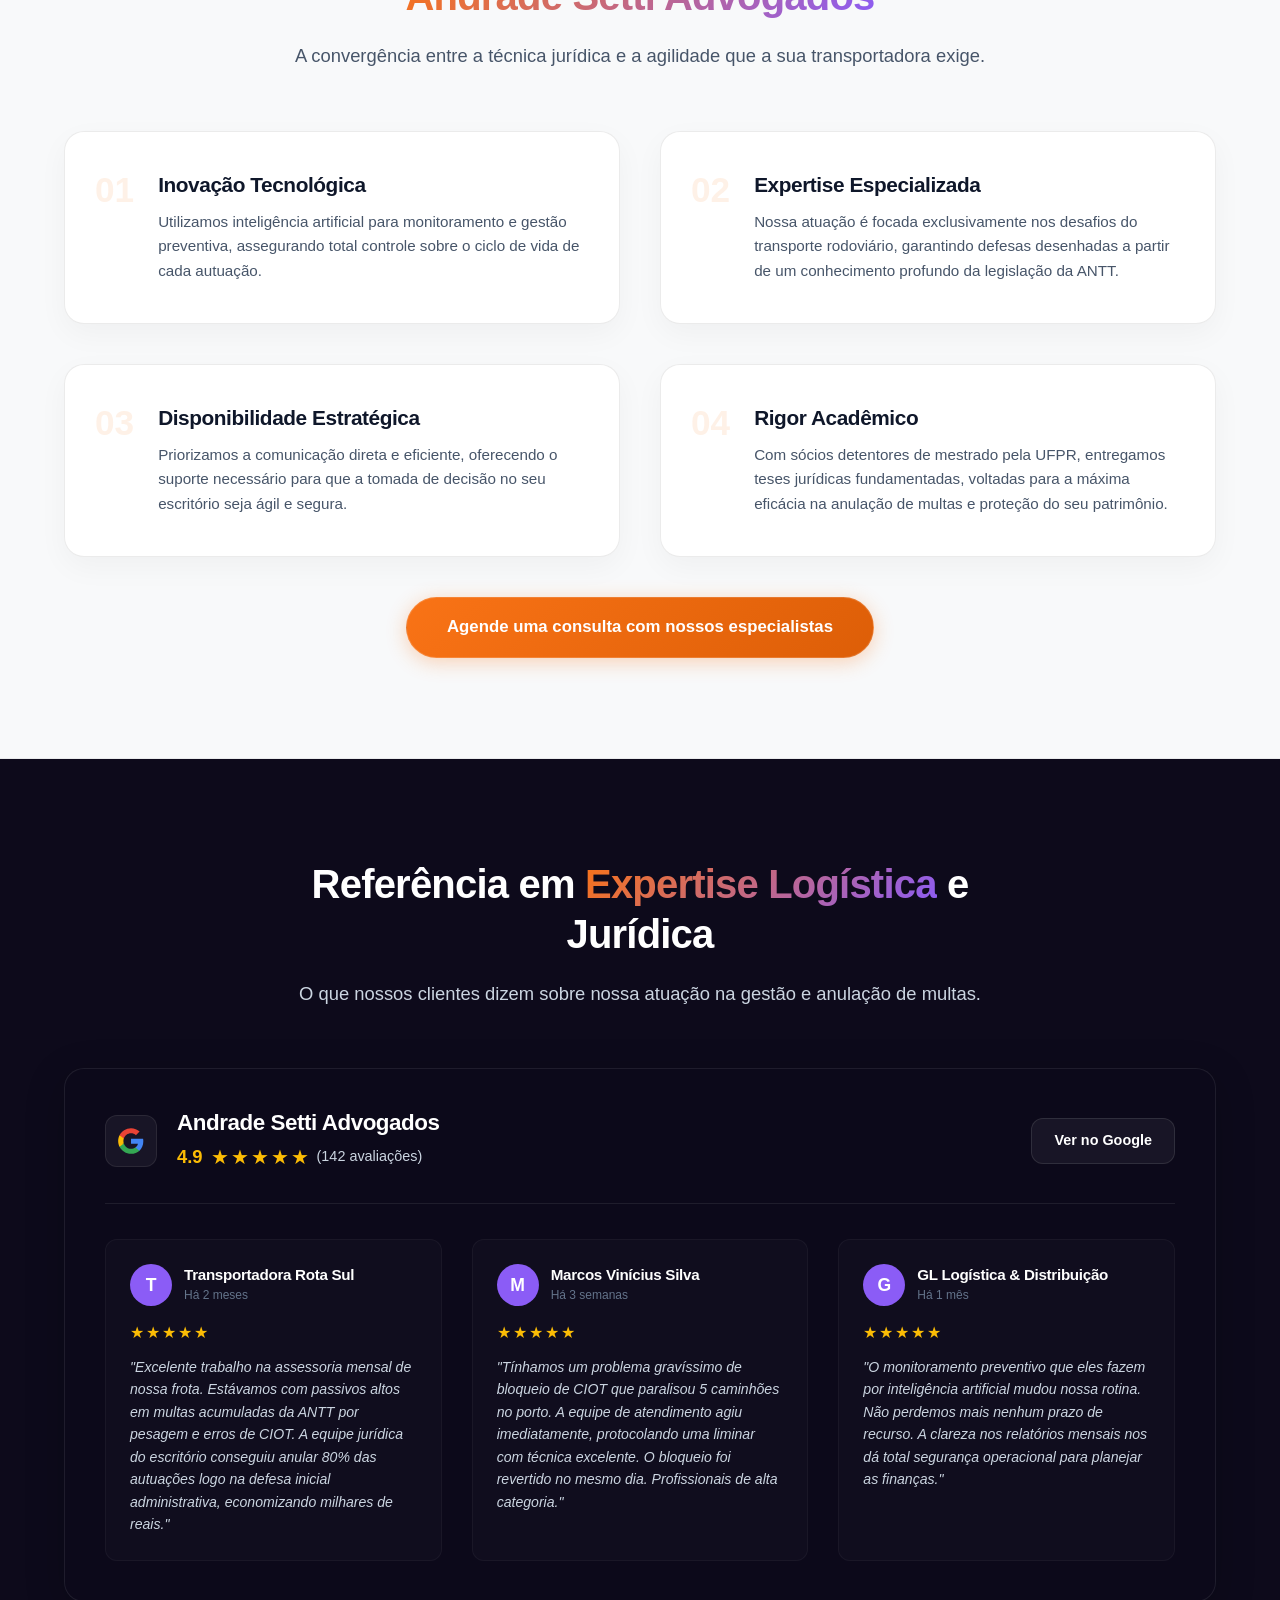
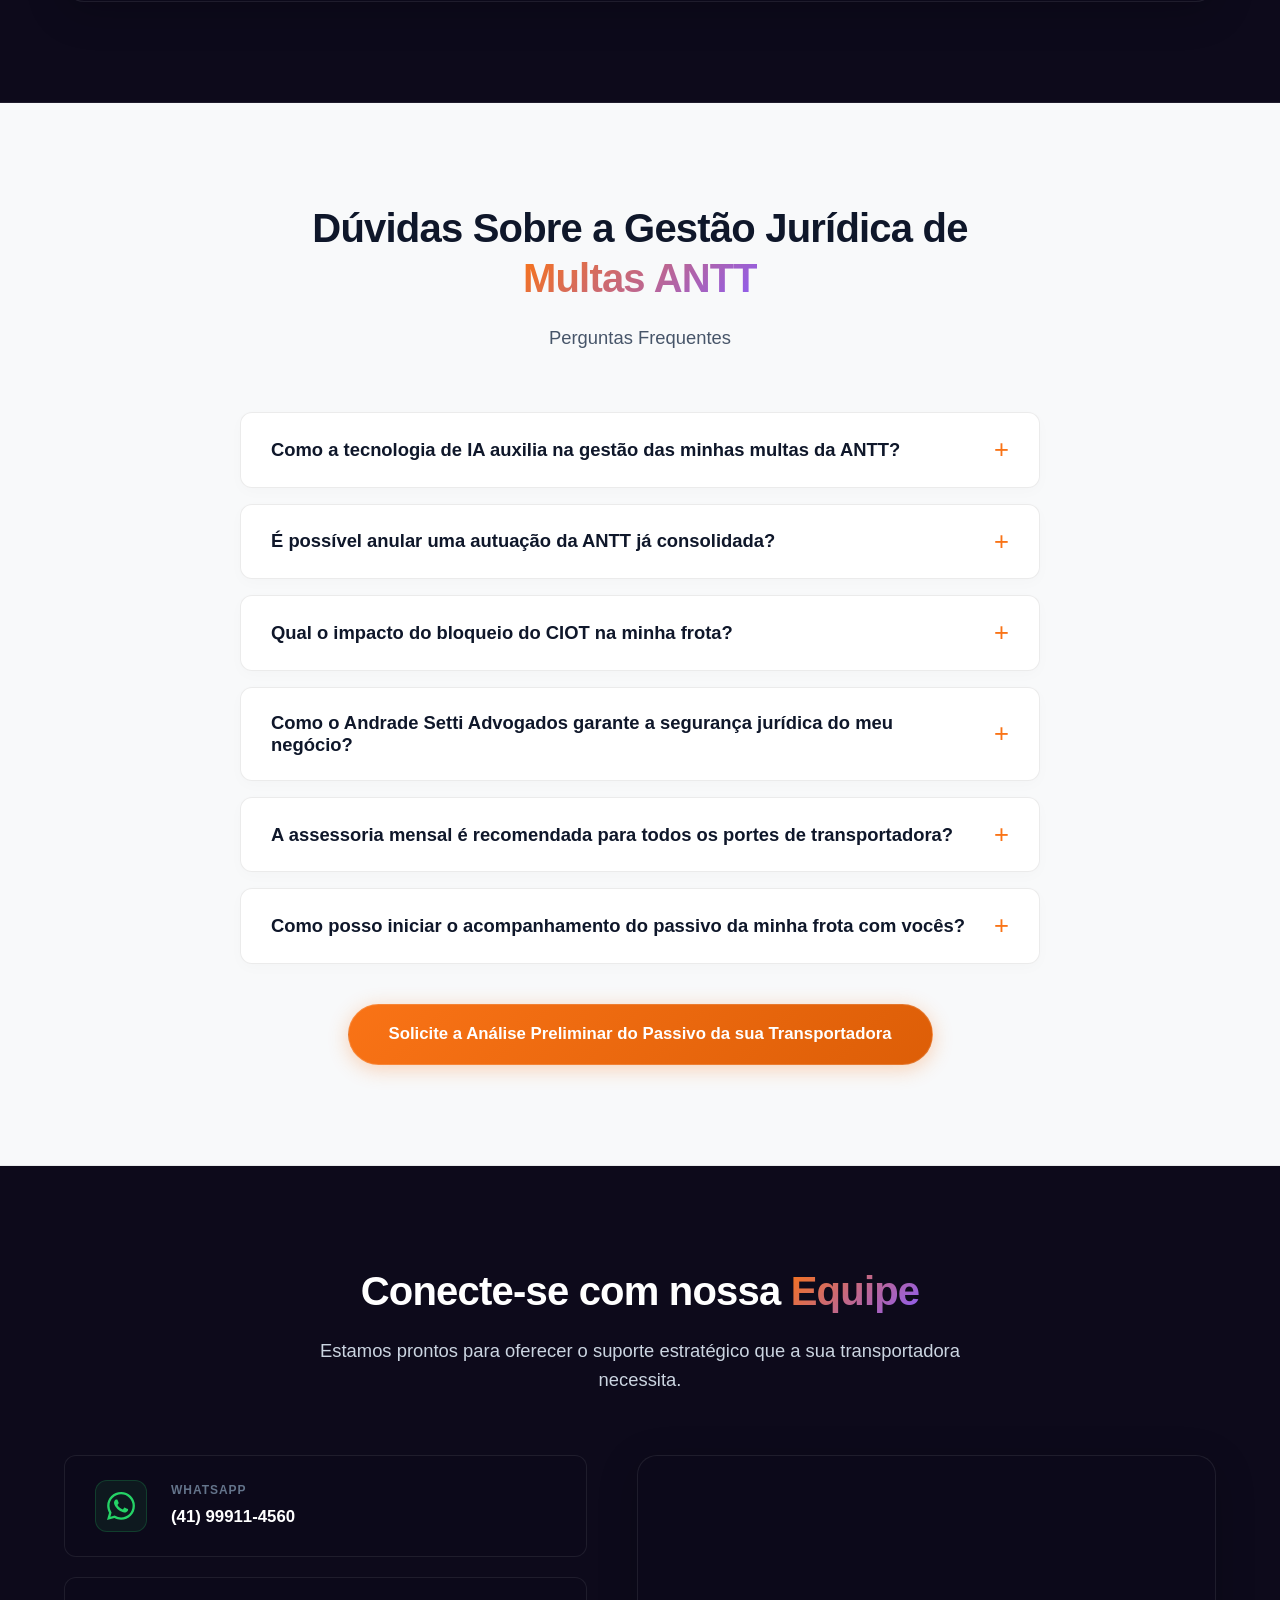
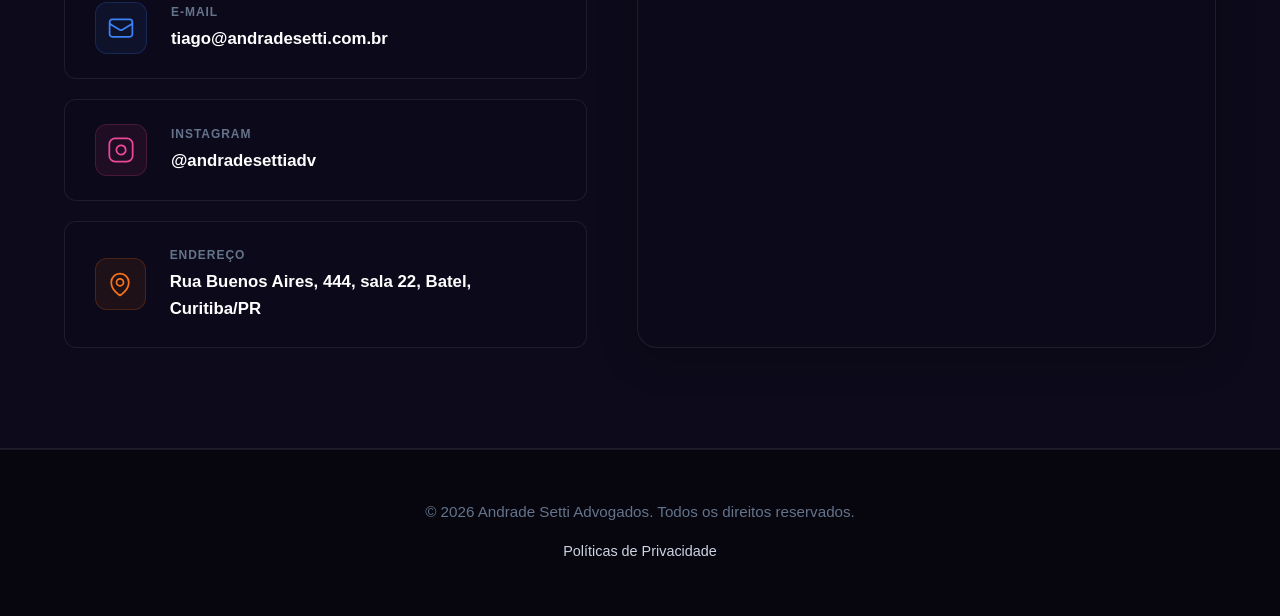
==== commit 2717aef9: "Update index.html" ====
--- a/index.html
+++ b/index.html
@@ -12,7 +12,7 @@
     <link href="https://fonts.googleapis.com/css2?family=Inter:wght@300;400;500;600&family=Plus+Jakarta+Sans:wght@500;600;700;800&family=Newsreader:ital,opsz,wght@1,6..72,400;1,6..72,500;1,6..72,600&display=swap" rel="stylesheet">
     
     <!-- CSS -->
-    <link rel="stylesheet" href="css/style.css">
+    <link rel="stylesheet" href="style.css">
 </head>
 <body>
 
@@ -21,7 +21,7 @@
         <div class="hero-overlay"></div>
         <div class="hero-container container">
             <div class="logo-wrapper animate-on-scroll">
-                <img src="assets/logo.png" alt="Andrade Setti Advogados Logo" class="main-logo">
+                <img src="logo.png" alt="Andrade Setti Advogados Logo" class="main-logo">
             </div>
             
             <div class="hero-content text-center">
@@ -144,7 +144,7 @@
                         <div class="carousel-slide active">
                             <div class="lawyer-card">
                                 <div class="lawyer-image-wrapper">
-                                    <img src="assets/advogado1.jpg" alt="Dr. Tiago Andrade" class="lawyer-image">
+                                    <img src="advogado1.jpg" alt="Dr. Tiago Andrade" class="lawyer-image">
                                 </div>
                                 <div class="lawyer-meta text-center">
                                     <h4 class="lawyer-name">Dr. Tiago Andrade</h4>
@@ -157,7 +157,7 @@
                         <div class="carousel-slide">
                             <div class="lawyer-card">
                                 <div class="lawyer-image-wrapper">
-                                    <img src="assets/advogado2.jpg" alt="Dr. Matheus Setti" class="lawyer-image">
+                                    <img src="advogado2.jpg" alt="Dr. Matheus Setti" class="lawyer-image">
                                 </div>
                                 <div class="lawyer-meta text-center">
                                     <h4 class="lawyer-name">Dr. Matheus Setti</h4>
@@ -531,6 +531,6 @@
     </a>
 
     <!-- JS -->
-    <script src="js/script.js"></script>
+    <script src="script.js"></script>
 </body>
 </html>
--- a/style.css
+++ b/style.css
@@ -0,0 +1,1534 @@
+/* ==========================================================================
+   Design System & Custom Properties - Andrade Setti Advogados
+   ========================================================================== */
+
+:root {
+    /* Colors */
+    --bg-primary: #07050e;
+    --bg-secondary: #0d0a1b;
+    --bg-tertiary: #141026;
+    --bg-card: rgba(13, 10, 27, 0.65);
+    
+    --accent-purple: #8b5cf6;
+    --accent-purple-glow: rgba(139, 92, 246, 0.15);
+    --accent-purple-hover: #7c3aed;
+    
+    --accent-orange: #f97316;
+    --accent-orange-hover: #ea580c;
+    --accent-orange-glow: rgba(249, 115, 22, 0.3);
+    --accent-orange-border: rgba(249, 115, 22, 0.2);
+    
+    --text-primary: #ffffff;
+    --text-secondary: #cbd5e1;
+    --text-muted: #64748b;
+    --border-color: rgba(255, 255, 255, 0.08);
+    --border-hover: rgba(139, 92, 246, 0.3);
+    
+    /* Fonts */
+    --font-title: 'Plus Jakarta Sans', -apple-system, BlinkMacSystemFont, "Segoe UI", Roboto, sans-serif;
+    --font-body: 'Inter', -apple-system, BlinkMacSystemFont, "Segoe UI", Roboto, sans-serif;
+    --font-serif: 'Newsreader', Georgia, serif;
+    
+    /* Layout */
+    --container-max-width: 1200px;
+    --radius-lg: 20px;
+    --radius-md: 12px;
+    --radius-sm: 8px;
+    --transition-smooth: all 0.4s cubic-bezier(0.16, 1, 0.3, 1);
+}
+
+/* ==========================================================================
+   Reset & Base Styles
+   ========================================================================== */
+
+* {
+    box-sizing: border-box;
+    margin: 0;
+    padding: 0;
+}
+
+html {
+    scroll-behavior: smooth;
+    background-color: var(--bg-primary);
+    color: var(--text-primary);
+    font-family: var(--font-body);
+    font-size: 16px;
+    line-height: 1.6;
+    -webkit-font-smoothing: antialiased;
+}
+
+body {
+    overflow-x: hidden;
+}
+
+/* Typography */
+
+h1, h2, h3, h4, h5, h6 {
+    font-family: var(--font-title);
+    font-weight: 700;
+    line-height: 1.25;
+    color: var(--text-primary);
+    letter-spacing: -0.02em;
+}
+
+p {
+    color: var(--text-secondary);
+}
+
+a {
+    color: inherit;
+    text-decoration: none;
+}
+
+strong {
+    color: var(--text-primary);
+    font-weight: 600;
+}
+
+/* Helper Utilities */
+
+.container {
+    width: 100%;
+    max-width: var(--container-max-width);
+    margin-left: auto;
+    margin-right: auto;
+    padding-left: 24px;
+    padding-right: 24px;
+}
+
+.text-center {
+    text-align: center;
+}
+
+.text-left {
+    text-align: left;
+}
+
+.gradient-text {
+    background: linear-gradient(135deg, var(--accent-orange) 0%, var(--accent-purple) 100%);
+    -webkit-background-clip: text;
+    -webkit-text-fill-color: transparent;
+    background-clip: text;
+    display: inline-block;
+}
+
+.highlight-text {
+    font-family: var(--font-serif);
+    font-style: italic;
+    font-weight: 400;
+    color: var(--accent-orange);
+    font-size: 1.1em;
+}
+
+.paragraph {
+    margin-bottom: 20px;
+    font-size: 1.05rem;
+    font-weight: 300;
+    color: var(--text-secondary);
+}
+
+.badge {
+    display: inline-block;
+    padding: 6px 14px;
+    font-size: 0.8rem;
+    font-weight: 600;
+    text-transform: uppercase;
+    letter-spacing: 0.05em;
+    background: rgba(139, 92, 246, 0.1);
+    border: 1px solid rgba(139, 92, 246, 0.2);
+    border-radius: 999px;
+    color: var(--accent-purple);
+    margin-bottom: 16px;
+}
+
+/* ==========================================================================
+   Section Layout Defaults
+   ========================================================================== */
+
+section {
+    padding: 100px 0;
+    position: relative;
+    border-bottom: 1px solid var(--border-color);
+}
+
+.section-header {
+    max-width: 700px;
+    margin: 0 auto 60px auto;
+}
+
+.section-title {
+    font-size: 2.5rem;
+    margin-bottom: 20px;
+}
+
+.section-subtitle {
+    font-size: 1.15rem;
+    color: var(--text-secondary);
+    font-weight: 300;
+}
+
+/* ==========================================================================
+   Scroll Reveal Animation System
+   ========================================================================== */
+
+.animate-on-scroll {
+    opacity: 0;
+    transform: translateY(30px);
+    filter: blur(4px);
+    transition: opacity 0.8s cubic-bezier(0.16, 1, 0.3, 1), 
+                transform 0.8s cubic-bezier(0.16, 1, 0.3, 1), 
+                filter 0.8s cubic-bezier(0.16, 1, 0.3, 1);
+    will-change: transform, opacity, filter;
+}
+
+.animate-on-scroll.active {
+    opacity: 1;
+    transform: translateY(0);
+    filter: blur(0);
+}
+
+/* Delay modifiers */
+.delay-1 { transition-delay: 0.1s; }
+.delay-2 { transition-delay: 0.2s; }
+.delay-3 { transition-delay: 0.3s; }
+.delay-4 { transition-delay: 0.4s; }
+
+/* ==========================================================================
+   Components: Buttons & Shiner Effect
+   ========================================================================== */
+
+.btn {
+    display: inline-flex;
+    align-items: center;
+    justify-content: center;
+    border-radius: 999px;
+    font-family: var(--font-title);
+    font-weight: 600;
+    font-size: 1.05rem;
+    padding: 16px 40px;
+    cursor: pointer;
+    transition: var(--transition-smooth);
+    border: 1px solid transparent;
+    position: relative;
+    overflow: hidden;
+    z-index: 1;
+}
+
+.btn-primary {
+    background: linear-gradient(135deg, var(--accent-orange) 0%, #dd5e07 100%);
+    color: var(--text-primary);
+    border-color: rgba(255, 255, 255, 0.15);
+    box-shadow: 0 4px 20px var(--accent-orange-glow);
+}
+
+.btn-primary:hover {
+    transform: translateY(-2px);
+    box-shadow: 0 10px 25px rgba(249, 115, 22, 0.5);
+}
+
+.btn-primary:active {
+    transform: translateY(1px);
+}
+
+/* Continuous diagonal glint effect */
+.btn-shiner::after {
+    content: '';
+    position: absolute;
+    top: 0;
+    left: -150%;
+    width: 60%;
+    height: 100%;
+    background: linear-gradient(
+        to right,
+        rgba(255, 255, 255, 0) 0%,
+        rgba(255, 255, 255, 0.35) 50%,
+        rgba(255, 255, 255, 0) 100%
+    );
+    transform: skewX(-25deg);
+    pointer-events: none;
+    z-index: 2;
+    animation: shiner 3.8s infinite cubic-bezier(0.43, 0.13, 0.23, 0.96);
+}
+
+.btn span {
+    position: relative;
+    z-index: 3;
+}
+
+@keyframes shiner {
+    0% { left: -150%; }
+    25% { left: 150%; }
+    100% { left: 150%; }
+}
+
+.cta-container, .cta-wrapper {
+    margin-top: 40px;
+}
+
+/* ==========================================================================
+   Dobra 1: Hero Section
+   ========================================================================== */
+
+.hero-section {
+    position: relative;
+    min-height: 100vh;
+    display: flex;
+    align-items: center;
+    padding: 120px 0 80px 0;
+    background: url('../assets/caminhao_tech.jpg') no-repeat center center;
+    background-size: cover;
+    border-bottom: 1px solid var(--border-color);
+}
+
+.hero-overlay {
+    position: absolute;
+    inset: 0;
+    background: linear-gradient(180deg, rgba(7, 5, 14, 0.85) 0%, rgba(7, 5, 14, 0.98) 100%),
+                radial-gradient(circle at center, rgba(139, 92, 246, 0.15) 0%, transparent 70%);
+    z-index: 1;
+}
+
+.hero-container {
+    position: relative;
+    z-index: 2;
+    display: flex;
+    flex-direction: column;
+    align-items: center;
+}
+
+.logo-wrapper {
+    margin-bottom: 50px;
+}
+
+.main-logo {
+    max-height: 115px;
+    width: auto;
+    filter: drop-shadow(0 4px 8px rgba(0, 0, 0, 0.5));
+}
+
+.hero-content {
+    max-width: 850px;
+}
+
+.hero-headline {
+    font-size: 3.5rem;
+    line-height: 1.15;
+    margin-bottom: 28px;
+    letter-spacing: -0.03em;
+}
+
+.hero-subheadline {
+    font-size: 1.25rem;
+    line-height: 1.65;
+    color: var(--text-secondary);
+    font-weight: 300;
+    margin-bottom: 10px;
+}
+
+/* ==========================================================================
+   Dobra 2: Serviços (Glow Cards)
+   ========================================================================== */
+
+.services-section {
+    background-color: var(--bg-primary);
+}
+
+.services-grid {
+    display: grid;
+    grid-template-columns: repeat(2, 1fr);
+    gap: 30px;
+    margin-bottom: 20px;
+}
+
+.service-card {
+    position: relative;
+    background-color: var(--bg-card);
+    border: 1px solid var(--border-color);
+    border-radius: var(--radius-lg);
+    padding: 50px 40px;
+    backdrop-filter: blur(14px);
+    -webkit-backdrop-filter: blur(14px);
+    transition: var(--transition-smooth);
+    overflow: hidden;
+    display: flex;
+    flex-direction: column;
+    align-items: center;
+    text-align: center;
+    box-shadow: 0 4px 30px rgba(0, 0, 0, 0.2);
+}
+
+.card-glow {
+    position: absolute;
+    inset: 0;
+    background: radial-gradient(circle at 50% 0%, rgba(139, 92, 246, 0.18) 0%, transparent 60%);
+    opacity: 0;
+    transition: opacity 0.5s ease;
+    pointer-events: none;
+    z-index: 0;
+}
+
+.service-card:hover {
+    transform: translateY(-8px);
+    border-color: var(--border-hover);
+    box-shadow: 0 20px 40px -15px rgba(139, 92, 246, 0.3);
+}
+
+.service-card:hover .card-glow {
+    opacity: 1;
+}
+
+.service-icon-wrapper {
+    position: relative;
+    z-index: 1;
+    width: 68px;
+    height: 68px;
+    border-radius: 16px;
+    background: rgba(139, 92, 246, 0.08);
+    border: 1px solid rgba(139, 92, 246, 0.2);
+    display: flex;
+    align-items: center;
+    justify-content: center;
+    margin-bottom: 24px;
+    transition: var(--transition-smooth);
+    color: var(--accent-purple);
+}
+
+.service-card:hover .service-icon-wrapper {
+    background: rgba(139, 92, 246, 0.15);
+    border-color: var(--accent-purple);
+    color: #a78bfa;
+    box-shadow: 0 0 15px rgba(139, 92, 246, 0.2);
+}
+
+.service-icon {
+    width: 32px;
+    height: 32px;
+}
+
+.card-title {
+    position: relative;
+    z-index: 1;
+    font-size: 1.45rem;
+    margin-bottom: 16px;
+}
+
+.card-description {
+    position: relative;
+    z-index: 1;
+    font-size: 0.98rem;
+    color: var(--text-secondary);
+    line-height: 1.6;
+    font-weight: 300;
+}
+
+/* ==========================================================================
+   Dobra 3: Sobre o Escritório
+   ========================================================================== */
+
+.about-section {
+    background-color: var(--bg-secondary);
+}
+
+.about-grid {
+    display: grid;
+    grid-template-columns: 1.1fr 0.9fr;
+    gap: 60px;
+    align-items: center;
+}
+
+.about-info-col {
+    display: flex;
+    flex-direction: column;
+}
+
+.about-text-body {
+    margin-top: 30px;
+    margin-bottom: 20px;
+}
+
+.cta-left {
+    margin-top: 20px;
+}
+
+/* Carousel/Slider CSS */
+.about-carousel-col {
+    position: relative;
+    display: flex;
+    justify-content: center;
+}
+
+.carousel-container {
+    width: 100%;
+    max-width: 400px;
+    position: relative;
+    aspect-ratio: 2 / 3.4;
+}
+
+.carousel-slide {
+    position: absolute;
+    inset: 0;
+    opacity: 0;
+    transform: scale(0.96) translateY(10px);
+    transition: opacity 0.8s cubic-bezier(0.16, 1, 0.3, 1),
+                transform 0.8s cubic-bezier(0.16, 1, 0.3, 1);
+    pointer-events: none;
+    z-index: 1;
+}
+
+.carousel-slide.active {
+    opacity: 1;
+    transform: scale(1) translateY(0);
+    pointer-events: auto;
+    z-index: 3;
+}
+
+.lawyer-card {
+    width: 100%;
+    height: 100%;
+    background-color: var(--bg-card);
+    border: 1px solid var(--border-color);
+    border-radius: var(--radius-lg);
+    padding: 16px;
+    backdrop-filter: blur(12px);
+    -webkit-backdrop-filter: blur(12px);
+    display: flex;
+    flex-direction: column;
+    box-shadow: 0 10px 40px rgba(0, 0, 0, 0.3);
+}
+
+.lawyer-image-wrapper {
+    width: 100%;
+    aspect-ratio: 2 / 3;
+    border-radius: var(--radius-md);
+    overflow: hidden;
+    margin-bottom: 18px;
+    background-color: #1a1630;
+}
+
+.lawyer-image {
+    width: 100%;
+    height: 100%;
+    object-fit: cover;
+    transition: transform 0.8s ease;
+}
+
+.carousel-slide.active:hover .lawyer-image {
+    transform: scale(1.05);
+}
+
+.lawyer-meta {
+    padding: 4px 10px;
+}
+
+.lawyer-name {
+    font-size: 1.25rem;
+    margin-bottom: 6px;
+    color: var(--text-primary);
+}
+
+.lawyer-role {
+    font-size: 0.85rem;
+    color: var(--accent-orange);
+    text-transform: uppercase;
+    letter-spacing: 0.04em;
+    font-weight: 600;
+    margin-bottom: 8px;
+}
+
+.lawyer-specialty {
+    font-size: 0.8rem;
+    color: var(--text-muted);
+    font-weight: 400;
+    display: block;
+}
+
+/* Carousel Buttons */
+.carousel-btn {
+    position: absolute;
+    top: 50%;
+    transform: translateY(-50%);
+    width: 48px;
+    height: 48px;
+    border-radius: 50%;
+    background: rgba(13, 10, 27, 0.8);
+    border: 1px solid rgba(255, 255, 255, 0.1);
+    color: var(--text-primary);
+    display: flex;
+    align-items: center;
+    justify-content: center;
+    cursor: pointer;
+    z-index: 10;
+    transition: var(--transition-smooth);
+}
+
+.carousel-btn:hover {
+    background: var(--accent-purple);
+    border-color: var(--accent-purple);
+    box-shadow: 0 0 15px rgba(139, 92, 246, 0.4);
+}
+
+.prev-btn {
+    left: -24px;
+}
+
+.next-btn {
+    right: -24px;
+}
+
+/* Carousel Indicators/Dots */
+.carousel-indicators {
+    position: absolute;
+    bottom: -36px;
+    left: 50%;
+    transform: translateX(-50%);
+    display: flex;
+    gap: 10px;
+    z-index: 10;
+}
+
+.carousel-indicators .dot {
+    width: 8px;
+    height: 8px;
+    border-radius: 50%;
+    background: rgba(255, 255, 255, 0.2);
+    cursor: pointer;
+    transition: var(--transition-smooth);
+}
+
+.carousel-indicators .dot.active {
+    width: 24px;
+    border-radius: 4px;
+    background: var(--accent-orange);
+}
+
+/* ==========================================================================
+   Dobra 4: Diferenciais
+   ========================================================================== */
+
+.differentials-section {
+    background-color: var(--bg-primary);
+}
+
+.differentials-grid {
+    display: grid;
+    grid-template-columns: repeat(2, 1fr);
+    gap: 40px;
+    margin-bottom: 20px;
+}
+
+.diff-item {
+    display: flex;
+    gap: 24px;
+    background-color: var(--bg-card);
+    border: 1px solid var(--border-color);
+    border-radius: var(--radius-lg);
+    padding: 40px 30px;
+    backdrop-filter: blur(12px);
+    -webkit-backdrop-filter: blur(12px);
+    transition: var(--transition-smooth);
+}
+
+.diff-item:hover {
+    border-color: rgba(249, 115, 22, 0.4);
+    box-shadow: 0 20px 40px -15px rgba(249, 115, 22, 0.2);
+    transform: translateY(-4px);
+}
+
+.diff-number {
+    font-family: var(--font-title);
+    font-size: 2.2rem;
+    font-weight: 800;
+    color: rgba(249, 115, 22, 0.15);
+    line-height: 1;
+    transition: var(--transition-smooth);
+}
+
+.diff-item:hover .diff-number {
+    color: var(--accent-orange);
+    text-shadow: 0 0 10px rgba(249, 115, 22, 0.3);
+}
+
+.diff-content {
+    display: flex;
+    flex-direction: column;
+}
+
+.diff-title {
+    font-size: 1.3rem;
+    margin-bottom: 12px;
+}
+
+.diff-description {
+    font-size: 0.95rem;
+    color: var(--text-secondary);
+    line-height: 1.6;
+    font-weight: 300;
+}
+
+/* ==========================================================================
+   Dobra 5: Prova Social (Google Reviews Mockup)
+   ========================================================================== */
+
+.social-proof-section {
+    background-color: var(--bg-secondary);
+}
+
+.reviews-embed-mockup {
+    background-color: var(--bg-card);
+    border: 1px solid var(--border-color);
+    border-radius: var(--radius-lg);
+    padding: 40px;
+    backdrop-filter: blur(14px);
+    -webkit-backdrop-filter: blur(14px);
+    box-shadow: 0 10px 40px rgba(0, 0, 0, 0.2);
+}
+
+.google-header {
+    display: flex;
+    align-items: center;
+    border-bottom: 1px solid var(--border-color);
+    padding-bottom: 30px;
+    margin-bottom: 35px;
+    flex-wrap: wrap;
+    gap: 20px;
+}
+
+.google-logo-box {
+    width: 52px;
+    height: 52px;
+    border-radius: 12px;
+    background: rgba(255, 255, 255, 0.05);
+    display: flex;
+    align-items: center;
+    justify-content: center;
+    border: 1px solid rgba(255, 255, 255, 0.08);
+}
+
+.google-ratings-meta {
+    flex-grow: 1;
+}
+
+.google-business-name {
+    font-size: 1.4rem;
+    margin-bottom: 4px;
+}
+
+.stars-row {
+    display: flex;
+    align-items: center;
+    gap: 8px;
+    flex-wrap: wrap;
+}
+
+.rating-number {
+    font-weight: 700;
+    font-size: 1.15rem;
+    color: #fbbc05;
+}
+
+.stars {
+    display: flex;
+    gap: 2px;
+}
+
+.star {
+    font-size: 1.25rem;
+    color: #cbd5e1;
+}
+
+.star.fill {
+    color: #fbbc05;
+}
+
+.reviews-count {
+    color: var(--text-secondary);
+    font-size: 0.9rem;
+}
+
+.btn-gmn {
+    display: inline-flex;
+    align-items: center;
+    border-radius: var(--radius-md);
+    border: 1px solid rgba(255, 255, 255, 0.1);
+    background: rgba(255, 255, 255, 0.05);
+    padding: 10px 22px;
+    font-family: var(--font-title);
+    font-weight: 600;
+    font-size: 0.9rem;
+    cursor: pointer;
+    transition: var(--transition-smooth);
+}
+
+.btn-gmn:hover {
+    background: var(--text-primary);
+    color: var(--bg-primary);
+    transform: translateY(-2px);
+}
+
+.reviews-grid {
+    display: grid;
+    grid-template-columns: repeat(3, 1fr);
+    gap: 30px;
+}
+
+.review-item {
+    background: rgba(255, 255, 255, 0.02);
+    border: 1px solid rgba(255, 255, 255, 0.04);
+    border-radius: var(--radius-md);
+    padding: 24px;
+    display: flex;
+    flex-direction: column;
+    transition: var(--transition-smooth);
+}
+
+.review-item:hover {
+    border-color: rgba(255, 255, 255, 0.1);
+    background: rgba(255, 255, 255, 0.04);
+    transform: scale(1.02);
+}
+
+.review-meta {
+    display: flex;
+    align-items: center;
+    gap: 12px;
+    margin-bottom: 14px;
+}
+
+.reviewer-avatar {
+    width: 42px;
+    height: 42px;
+    border-radius: 50%;
+    background-color: var(--accent-purple);
+    color: white;
+    font-weight: 700;
+    font-size: 1.1rem;
+    display: flex;
+    align-items: center;
+    justify-content: center;
+}
+
+.reviewer-name {
+    font-size: 0.95rem;
+    color: var(--text-primary);
+    margin-bottom: 2px;
+}
+
+.review-date {
+    font-size: 0.75rem;
+    color: var(--text-muted);
+}
+
+.review-stars {
+    color: #fbbc05;
+    font-size: 1rem;
+    letter-spacing: 2px;
+    margin-bottom: 10px;
+}
+
+.review-text {
+    font-size: 0.88rem;
+    color: var(--text-secondary);
+    line-height: 1.6;
+    font-weight: 300;
+    font-style: italic;
+}
+
+/* ==========================================================================
+   Dobra 6: FAQ (Accordions)
+   ========================================================================== */
+
+.faq-section {
+    background-color: var(--bg-primary);
+}
+
+.faq-accordion-container {
+    max-width: 800px;
+    margin: 0 auto 20px auto;
+    display: flex;
+    flex-direction: column;
+    gap: 16px;
+}
+
+.accordion-item {
+    background-color: var(--bg-card);
+    border: 1px solid var(--border-color);
+    border-radius: var(--radius-md);
+    overflow: hidden;
+    transition: var(--transition-smooth);
+}
+
+.accordion-header {
+    width: 100%;
+    background: none;
+    border: none;
+    padding: 24px 30px;
+    display: flex;
+    align-items: center;
+    justify-content: space-between;
+    cursor: pointer;
+    text-align: left;
+    outline: none;
+}
+
+.accordion-title {
+    font-family: var(--font-title);
+    font-weight: 600;
+    font-size: 1.15rem;
+    color: var(--text-primary);
+    padding-right: 20px;
+    transition: var(--transition-smooth);
+}
+
+.accordion-icon {
+    font-size: 1.6rem;
+    font-weight: 300;
+    color: var(--accent-orange);
+    transition: transform 0.4s cubic-bezier(0.16, 1, 0.3, 1);
+    line-height: 1;
+}
+
+.accordion-item:hover {
+    border-color: var(--border-hover);
+}
+
+.accordion-item.active {
+    border-color: var(--border-hover);
+    box-shadow: 0 10px 25px -10px rgba(139, 92, 246, 0.2);
+}
+
+.accordion-item.active .accordion-title {
+    color: var(--accent-purple);
+}
+
+.accordion-item.active .accordion-icon {
+    transform: rotate(45deg);
+    color: var(--accent-purple);
+}
+
+.accordion-content {
+    max-height: 0;
+    overflow: hidden;
+    transition: max-height 0.4s cubic-bezier(0.16, 1, 0.3, 1);
+}
+
+.accordion-content-inner {
+    padding: 0 30px 24px 30px;
+}
+
+.accordion-content-inner p {
+    font-size: 1rem;
+    line-height: 1.6;
+    color: var(--text-secondary);
+    font-weight: 300;
+}
+
+/* ==========================================================================
+   Dobra 7: Contato e Localização
+   ========================================================================== */
+
+.contact-section {
+    background-color: var(--bg-secondary);
+}
+
+.contact-grid {
+    display: grid;
+    grid-template-columns: 0.95fr 1.05fr;
+    gap: 50px;
+    align-items: stretch;
+}
+
+.contact-methods {
+    display: flex;
+    flex-direction: column;
+    gap: 20px;
+}
+
+.contact-card {
+    display: flex;
+    align-items: center;
+    background-color: var(--bg-card);
+    border: 1px solid var(--border-color);
+    border-radius: var(--radius-md);
+    padding: 24px 30px;
+    gap: 24px;
+    transition: var(--transition-smooth);
+    position: relative;
+    overflow: hidden;
+}
+
+.contact-card:hover {
+    transform: translateY(-3px);
+    border-color: rgba(255, 255, 255, 0.15);
+    box-shadow: 0 10px 25px rgba(0, 0, 0, 0.15);
+}
+
+.contact-icon-box {
+    width: 52px;
+    height: 52px;
+    border-radius: 12px;
+    display: flex;
+    align-items: center;
+    justify-content: center;
+    transition: var(--transition-smooth);
+}
+
+/* Icons styling */
+.contact-icon-box.whatsapp {
+    background: rgba(37, 211, 102, 0.08);
+    border: 1px solid rgba(37, 211, 102, 0.2);
+    color: #25d366;
+}
+.contact-card:hover .contact-icon-box.whatsapp {
+    background: #25d366;
+    color: white;
+}
+
+.contact-icon-box.email {
+    background: rgba(59, 130, 246, 0.08);
+    border: 1px solid rgba(59, 130, 246, 0.2);
+    color: #3b82f6;
+}
+.contact-card:hover .contact-icon-box.email {
+    background: #3b82f6;
+    color: white;
+}
+
+.contact-icon-box.instagram {
+    background: rgba(236, 72, 153, 0.08);
+    border: 1px solid rgba(236, 72, 153, 0.2);
+    color: #ec4899;
+}
+.contact-card:hover .contact-icon-box.instagram {
+    background: linear-gradient(45deg, #f09433, #e6683c, #dc2743, #cc2366, #bc1888);
+    color: white;
+}
+
+.contact-icon-box.maps {
+    background: rgba(249, 115, 22, 0.08);
+    border: 1px solid rgba(249, 115, 22, 0.2);
+    color: var(--accent-orange);
+}
+.contact-card:hover .contact-icon-box.maps {
+    background: var(--accent-orange);
+    color: white;
+}
+
+.contact-details {
+    display: flex;
+    flex-direction: column;
+}
+
+.contact-label {
+    font-size: 0.75rem;
+    font-weight: 700;
+    letter-spacing: 0.08em;
+    color: var(--text-muted);
+    margin-bottom: 4px;
+}
+
+.contact-value {
+    font-family: var(--font-title);
+    font-weight: 600;
+    font-size: 1.05rem;
+    color: var(--text-primary);
+}
+
+.contact-map-wrapper {
+    display: flex;
+}
+
+.map-container {
+    width: 100%;
+    background-color: var(--bg-card);
+    border: 1px solid var(--border-color);
+    border-radius: var(--radius-lg);
+    overflow: hidden;
+    padding: 10px;
+    height: 100%;
+    min-height: 380px;
+    box-shadow: 0 10px 40px rgba(0, 0, 0, 0.2);
+}
+
+.map-container iframe {
+    border-radius: 12px;
+    filter: invert(90%) hue-rotate(180deg) opacity(0.85); /* Premium dark-map effect */
+    transition: var(--transition-smooth);
+}
+
+.map-container:hover iframe {
+    filter: invert(90%) hue-rotate(180deg) opacity(0.95);
+}
+
+/* ==========================================================================
+   Footer
+   ========================================================================== */
+
+.main-footer {
+    background-color: var(--bg-primary);
+    padding: 50px 0;
+    border-top: 1px solid var(--border-color);
+}
+
+.footer-content {
+    display: flex;
+    flex-direction: column;
+    align-items: center;
+    gap: 16px;
+}
+
+.footer-brand {
+    font-size: 0.95rem;
+    color: var(--text-muted);
+}
+
+.footer-links {
+    display: flex;
+    gap: 20px;
+}
+
+.footer-link {
+    font-size: 0.9rem;
+    color: var(--text-secondary);
+    transition: var(--transition-smooth);
+    border-bottom: 1px solid transparent;
+    padding-bottom: 2px;
+}
+
+.footer-link:hover {
+    color: var(--accent-orange);
+    border-color: var(--accent-orange);
+}
+
+/* ==========================================================================
+   Secondary Page: Políticas de Privacidade
+   ========================================================================== */
+
+.privacy-body {
+    background-color: var(--bg-primary);
+}
+
+.privacy-nav {
+    border-bottom: 1px solid var(--border-color);
+    padding: 20px 0;
+    background-color: var(--bg-secondary);
+    position: sticky;
+    top: 0;
+    z-index: 100;
+}
+
+.btn-back {
+    display: inline-flex;
+    align-items: center;
+    gap: 10px;
+    color: var(--text-secondary);
+    font-size: 0.95rem;
+    font-weight: 500;
+    transition: var(--transition-smooth);
+}
+
+.btn-back:hover {
+    color: var(--accent-orange);
+    transform: translateX(-4px);
+}
+
+.btn-back svg {
+    transition: transform 0.3s ease;
+}
+
+.btn-back:hover svg {
+    transform: translateX(-2px);
+}
+
+.privacy-container {
+    padding-top: 60px;
+    padding-bottom: 100px;
+    max-width: 900px !important;
+}
+
+.privacy-card {
+    background-color: var(--bg-card);
+    border: 1px solid var(--border-color);
+    border-radius: var(--radius-lg);
+    padding: 60px 50px;
+    backdrop-filter: blur(12px);
+    -webkit-backdrop-filter: blur(12px);
+    box-shadow: 0 10px 40px rgba(0, 0, 0, 0.2);
+}
+
+.privacy-title {
+    font-size: 2.8rem;
+    margin-bottom: 10px;
+}
+
+.privacy-meta {
+    font-size: 0.9rem;
+    color: var(--text-muted);
+    margin-bottom: 40px;
+    border-bottom: 1px solid var(--border-color);
+    padding-bottom: 20px;
+}
+
+.privacy-content p {
+    font-size: 1.05rem;
+    line-height: 1.7;
+    margin-bottom: 24px;
+    color: var(--text-secondary);
+    font-weight: 300;
+}
+
+.privacy-content h2 {
+    font-size: 1.6rem;
+    margin-top: 40px;
+    margin-bottom: 20px;
+    color: var(--text-primary);
+}
+
+.privacy-content ul {
+    list-style: none;
+    margin-bottom: 24px;
+    padding-left: 0;
+}
+
+.privacy-content li {
+    font-size: 1.02rem;
+    line-height: 1.7;
+    margin-bottom: 12px;
+    position: relative;
+    padding-left: 24px;
+    color: var(--text-secondary);
+    font-weight: 300;
+}
+
+.privacy-content li::before {
+    content: '';
+    position: absolute;
+    left: 4px;
+    top: 11px;
+    width: 6px;
+    height: 6px;
+    border-radius: 50%;
+    background-color: var(--accent-orange);
+}
+
+.privacy-content a {
+    color: var(--accent-orange);
+    transition: var(--transition-smooth);
+    border-bottom: 1px solid transparent;
+}
+
+.privacy-content a:hover {
+    border-color: var(--accent-orange);
+}
+
+/* ==========================================================================
+   Responsive Design & Media Queries
+   ========================================================================== */
+
+@media (max-width: 1024px) {
+    html {
+        font-size: 15px;
+    }
+    
+    .section-title {
+        font-size: 2.2rem;
+    }
+    
+    .hero-headline {
+        font-size: 2.8rem;
+    }
+    
+    .about-grid {
+        grid-template-columns: 1fr;
+        gap: 50px;
+    }
+    
+    .about-info-col {
+        align-items: center;
+        text-align: center;
+    }
+    
+    .about-info-col .section-title,
+    .about-info-col .section-subtitle {
+        text-align: center;
+    }
+    
+    .contact-grid {
+        grid-template-columns: 1fr;
+        gap: 40px;
+    }
+    
+    .map-container {
+        min-height: 340px;
+    }
+    
+    .reviews-grid {
+        grid-template-columns: 1fr 1fr;
+    }
+    
+    /* Show 3rd review only on desktop if grid fits, otherwise hide or wrap */
+    .review-item:nth-child(3) {
+        grid-column: span 2;
+    }
+}
+
+@media (max-width: 768px) {
+    section {
+        padding: 70px 0;
+    }
+    
+    .hero-section {
+        padding: 100px 0 60px 0;
+    }
+    
+    .hero-headline {
+        font-size: 2.2rem;
+    }
+    
+    .hero-subheadline {
+        font-size: 1.1rem;
+    }
+    
+    .services-grid {
+        grid-template-columns: 1fr;
+    }
+    
+    .differentials-grid {
+        grid-template-columns: 1fr;
+    }
+    
+    .reviews-grid {
+        grid-template-columns: 1fr;
+    }
+    
+    .review-item:nth-child(3) {
+        grid-column: span 1;
+    }
+    
+    .google-header {
+        justify-content: center;
+        text-align: center;
+    }
+    
+    .google-ratings-meta {
+        flex-grow: 0;
+    }
+    
+    .stars-row {
+        justify-content: center;
+    }
+    
+    .google-actions {
+        width: 100%;
+        display: flex;
+        justify-content: center;
+    }
+    
+    .privacy-card {
+        padding: 35px 25px;
+    }
+    
+    .privacy-title {
+        font-size: 2rem;
+    }
+    
+    .accordion-header {
+        padding: 20px 24px;
+    }
+    
+    .accordion-content-inner {
+        padding: 0 24px 20px 24px;
+    }
+    
+    .contact-card {
+        padding: 20px;
+        gap: 16px;
+    }
+}
+
+@media (max-width: 480px) {
+    .btn {
+        width: 100%;
+        padding: 15px 24px;
+    }
+    
+    .btn-gmn {
+        width: 100%;
+        justify-content: center;
+    }
+    
+    .carousel-container {
+        max-width: 320px;
+    }
+    
+    .prev-btn {
+        left: -12px;
+    }
+    
+    .next-btn {
+        right: -12px;
+    }
+}
+
+/* ==========================================================================
+   Floating WhatsApp Button
+   ========================================================================== */
+.whatsapp-float {
+    position: fixed;
+    bottom: 30px;
+    right: 30px;
+    width: 60px;
+    height: 60px;
+    background-color: #25d366;
+    color: white;
+    border-radius: 50%;
+    display: flex;
+    align-items: center;
+    justify-content: center;
+    box-shadow: 0 4px 15px rgba(37, 211, 102, 0.4);
+    z-index: 9999;
+    transition: all 0.3s ease;
+    animation: whatsapp-pulse 2s infinite;
+}
+
+.whatsapp-float:hover {
+    transform: scale(1.1);
+    background-color: #20ba5a;
+    box-shadow: 0 6px 20px rgba(37, 211, 102, 0.6);
+}
+
+@keyframes whatsapp-pulse {
+    0% {
+        box-shadow: 0 0 0 0 rgba(37, 211, 102, 0.7);
+    }
+    70% {
+        box-shadow: 0 0 0 15px rgba(37, 211, 102, 0);
+    }
+    100% {
+        box-shadow: 0 0 0 0 rgba(37, 211, 102, 0);
+    }
+}
+
+/* Adjust float on mobile devices */
+@media (max-width: 768px) {
+    .whatsapp-float {
+        bottom: 20px;
+        right: 20px;
+        width: 54px;
+        height: 54px;
+    }
+}
+
+/* ==========================================================================
+   Light Theme Section Alternation (Contraste para Conversão)
+   ========================================================================== */
+.services-section,
+.differentials-section,
+.faq-section {
+    background-color: #f8f9fa !important;
+    color: #0f172a !important;
+    border-bottom: 1px solid rgba(0, 0, 0, 0.06);
+}
+
+.services-section .section-title,
+.differentials-section .section-title,
+.faq-section .section-title {
+    color: #0f172a !important;
+}
+
+.services-section .section-subtitle,
+.differentials-section .section-subtitle,
+.faq-section .section-subtitle {
+    color: #475569 !important;
+}
+
+/* Light Theme Cards (Serviços) */
+.services-section .service-card {
+    background-color: #ffffff !important;
+    border: 1px solid rgba(0, 0, 0, 0.08) !important;
+    box-shadow: 0 10px 30px rgba(0, 0, 0, 0.04) !important;
+    color: #0f172a !important;
+}
+
+.services-section .card-title {
+    color: #0f172a !important;
+}
+
+.services-section .card-description {
+    color: #475569 !important;
+}
+
+.services-section .service-card:hover {
+    border-color: var(--accent-purple) !important;
+    box-shadow: 0 20px 40px -10px rgba(139, 92, 246, 0.15) !important;
+}
+
+.services-section .card-glow {
+    background: radial-gradient(circle at 50% 0%, rgba(139, 92, 246, 0.06) 0%, transparent 60%) !important;
+}
+
+.services-section .service-icon-wrapper {
+    background: rgba(139, 92, 246, 0.05) !important;
+    border-color: rgba(139, 92, 246, 0.15) !important;
+}
+
+.services-section .service-card:hover .service-icon-wrapper {
+    background: rgba(139, 92, 246, 0.1) !important;
+    border-color: var(--accent-purple) !important;
+}
+
+/* Light Theme Diferenciais */
+.differentials-section .diff-item {
+    background-color: #ffffff !important;
+    border: 1px solid rgba(0, 0, 0, 0.08) !important;
+    color: #0f172a !important;
+    box-shadow: 0 10px 30px rgba(0, 0, 0, 0.04) !important;
+}
+
+.differentials-section .diff-title {
+    color: #0f172a !important;
+}
+
+.differentials-section .diff-description {
+    color: #475569 !important;
+}
+
+.differentials-section .diff-number {
+    color: rgba(249, 115, 22, 0.1) !important;
+}
+
+.differentials-section .diff-item:hover {
+    border-color: rgba(249, 115, 22, 0.4) !important;
+    box-shadow: 0 20px 40px -10px rgba(249, 115, 22, 0.15) !important;
+}
+
+.differentials-section .diff-item:hover .diff-number {
+    color: var(--accent-orange) !important;
+}
+
+/* Light Theme FAQ Accordions */
+.faq-section .accordion-item {
+    background-color: #ffffff !important;
+    border: 1px solid rgba(0, 0, 0, 0.08) !important;
+    box-shadow: 0 4px 15px rgba(0, 0, 0, 0.02) !important;
+}
+
+.faq-section .accordion-title {
+    color: #0f172a !important;
+}
+
+.faq-section .accordion-content-inner p {
+    color: #475569 !important;
+}
+
+.faq-section .accordion-item:hover {
+    border-color: rgba(139, 92, 246, 0.3) !important;
+}
+
+.faq-section .accordion-item.active {
+    border-color: var(--accent-purple) !important;
+    box-shadow: 0 10px 25px -10px rgba(139, 92, 246, 0.1) !important;
+}
+
+.faq-section .accordion-item.active .accordion-title {
+    color: var(--accent-purple) !important;
+}
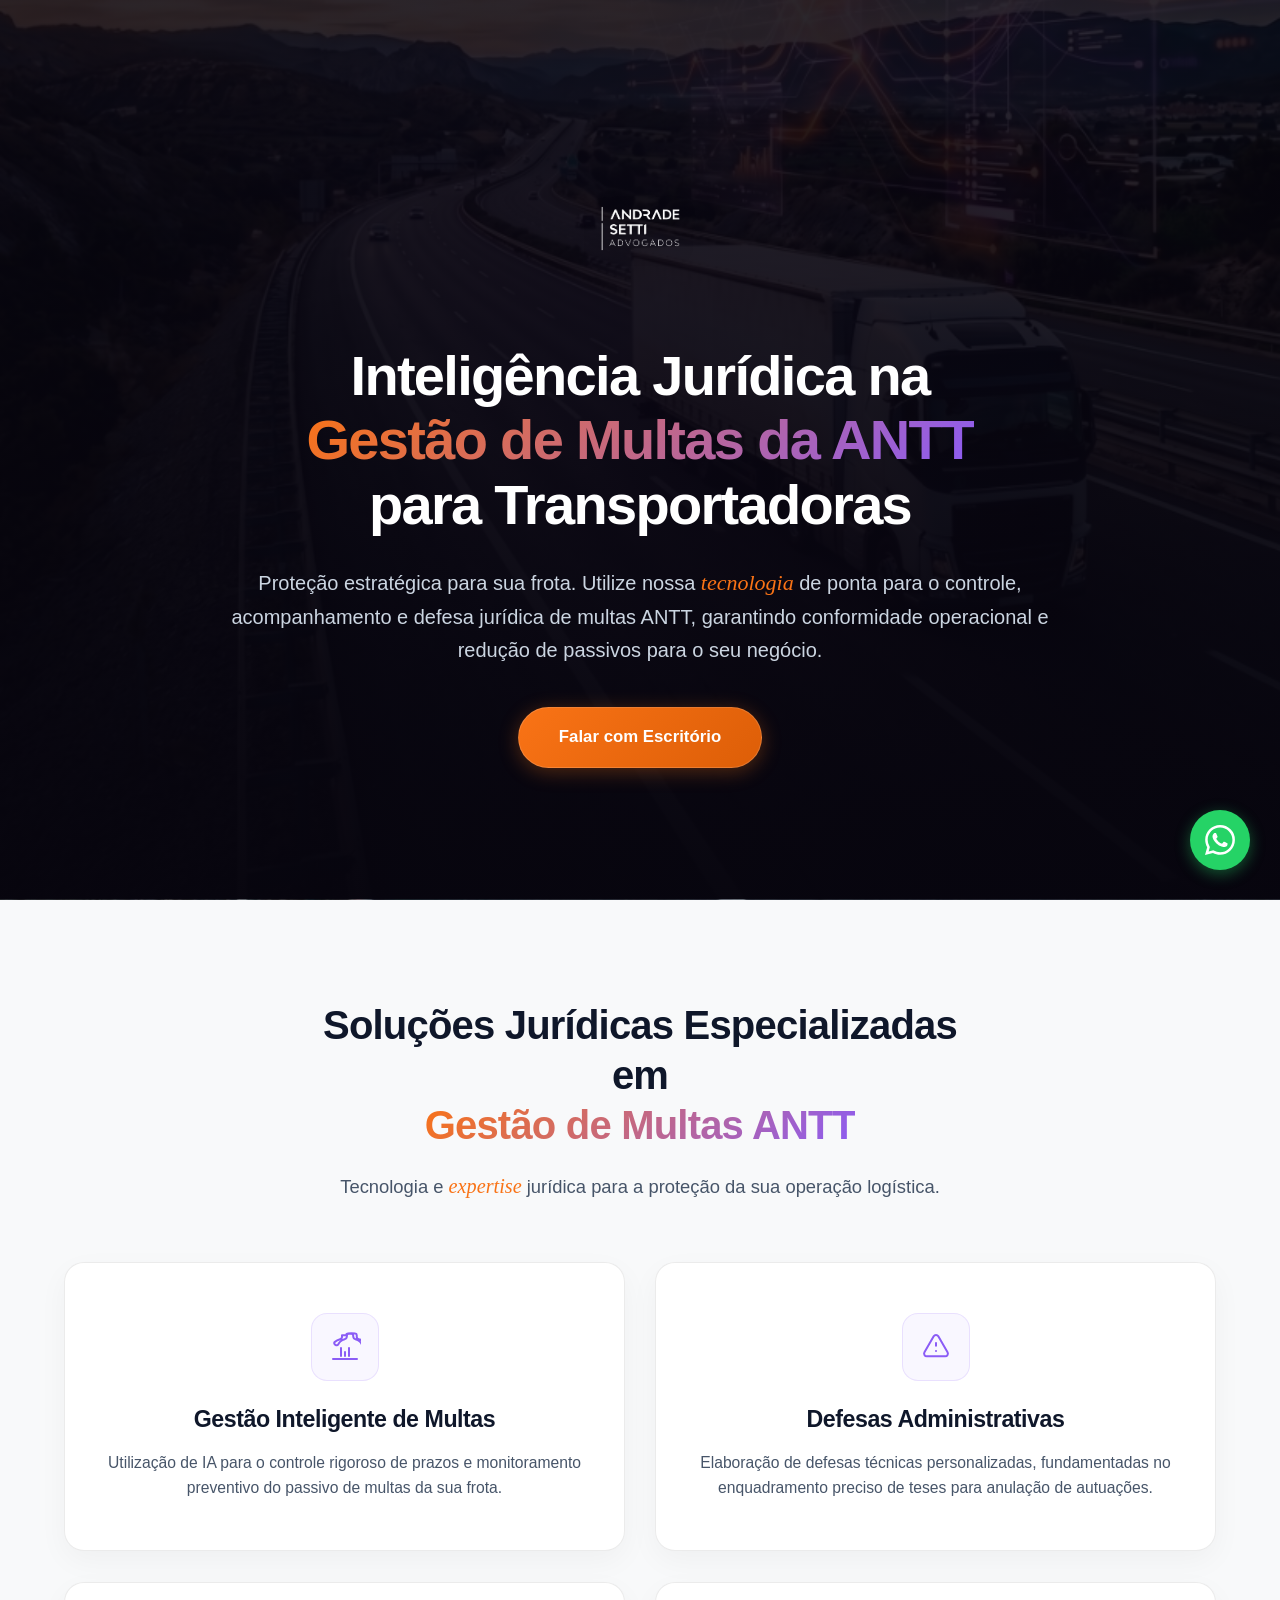
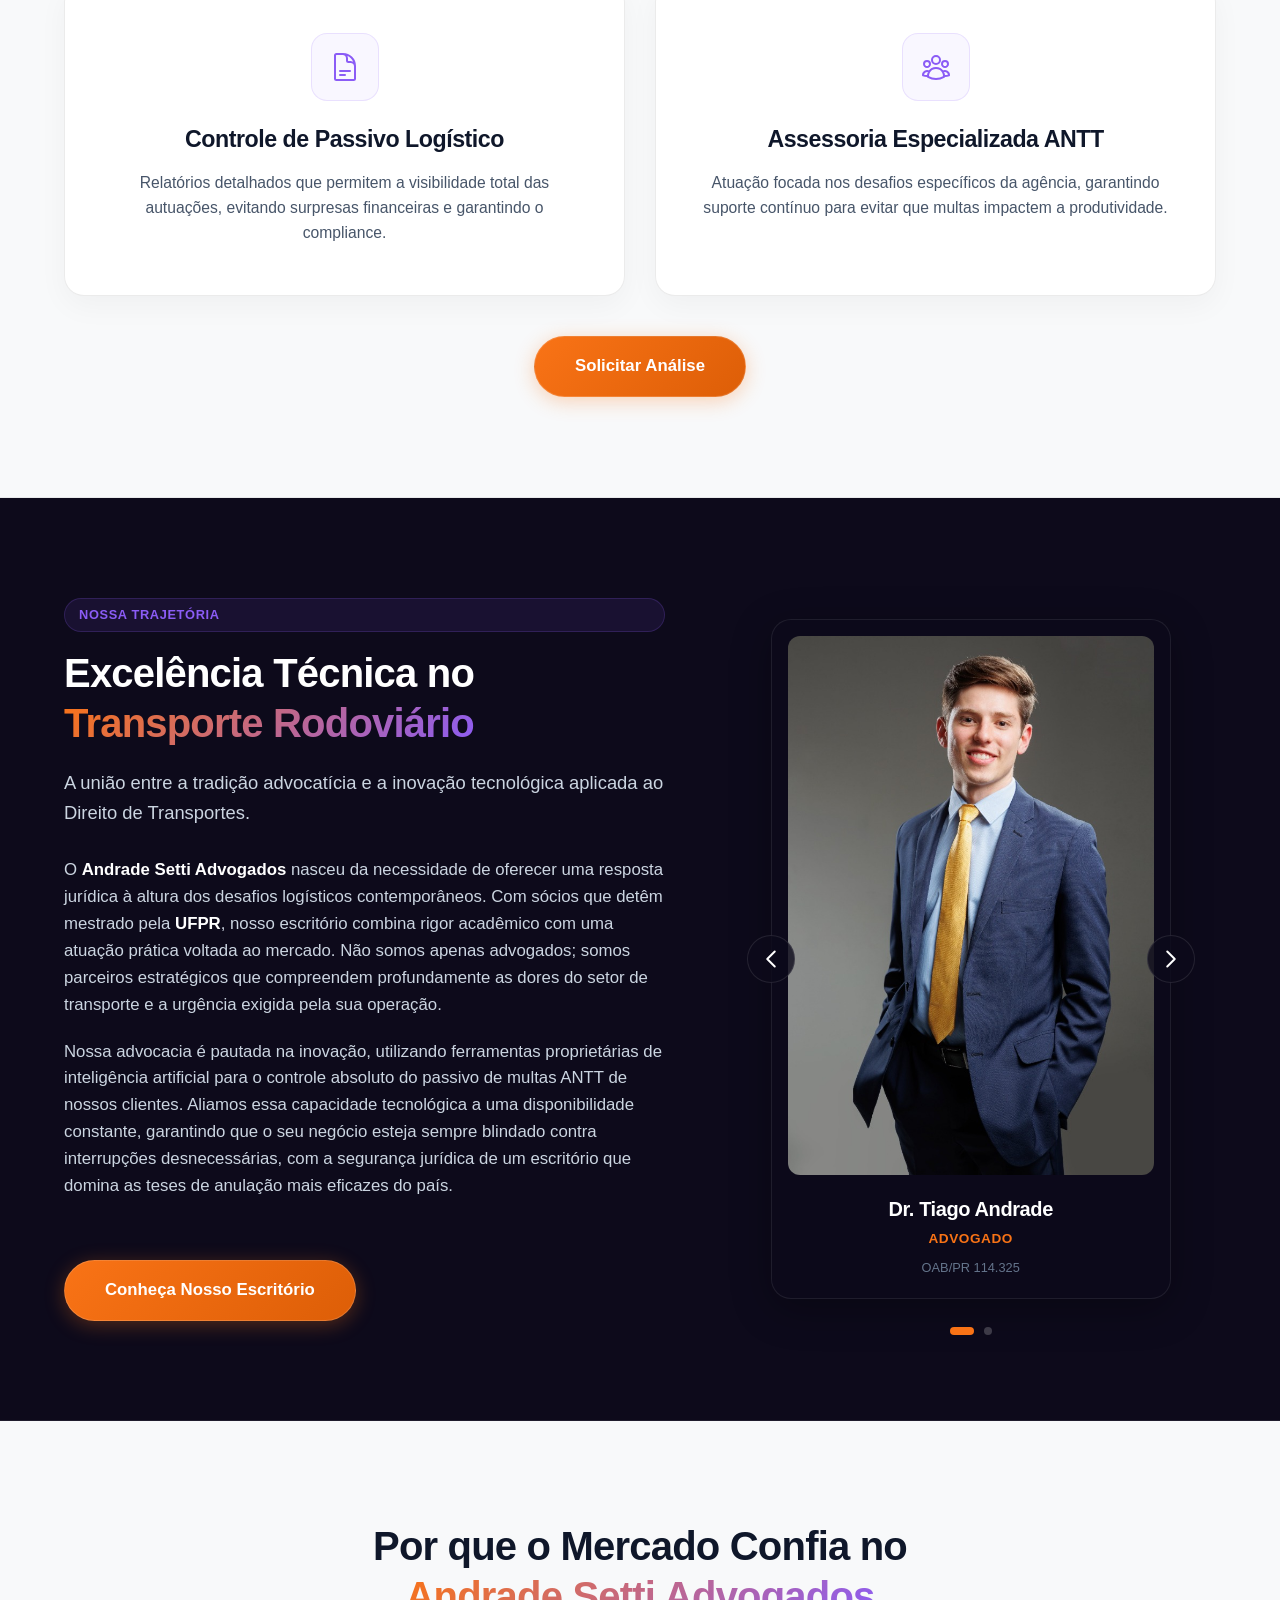
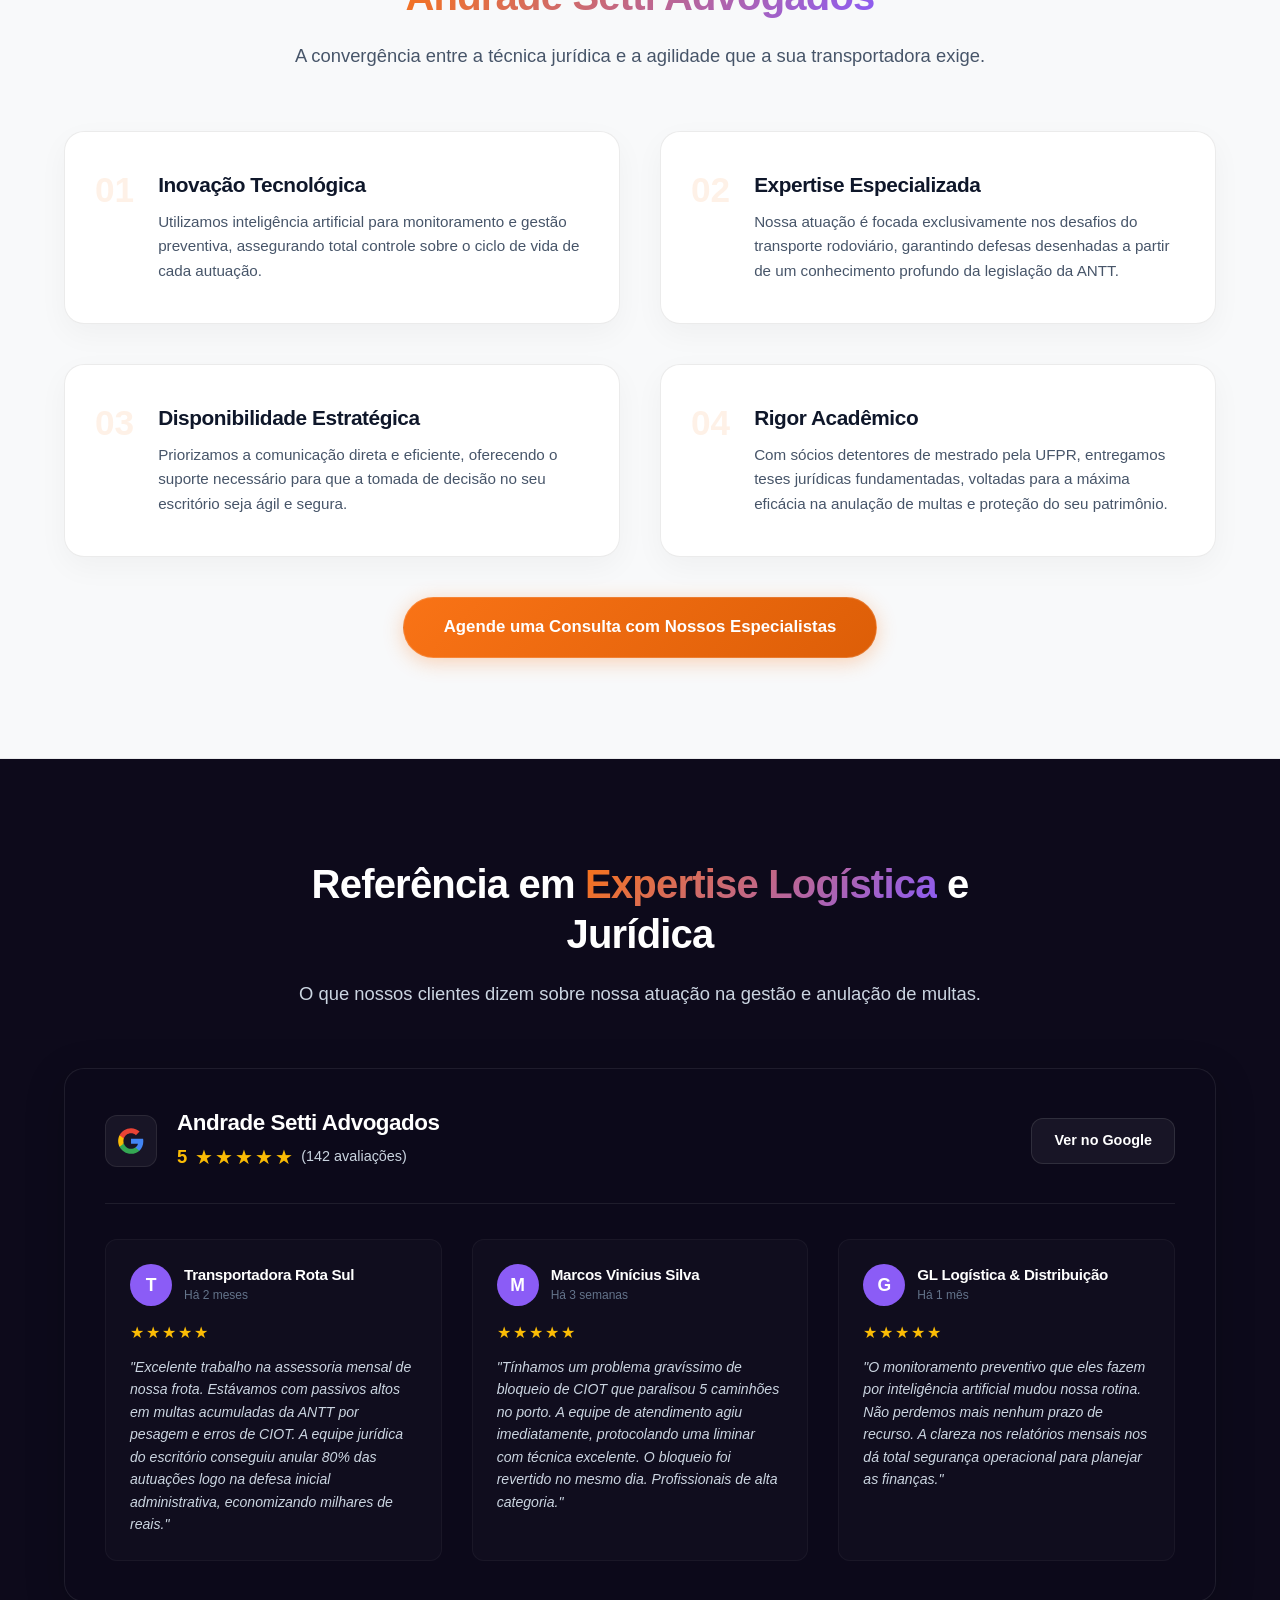
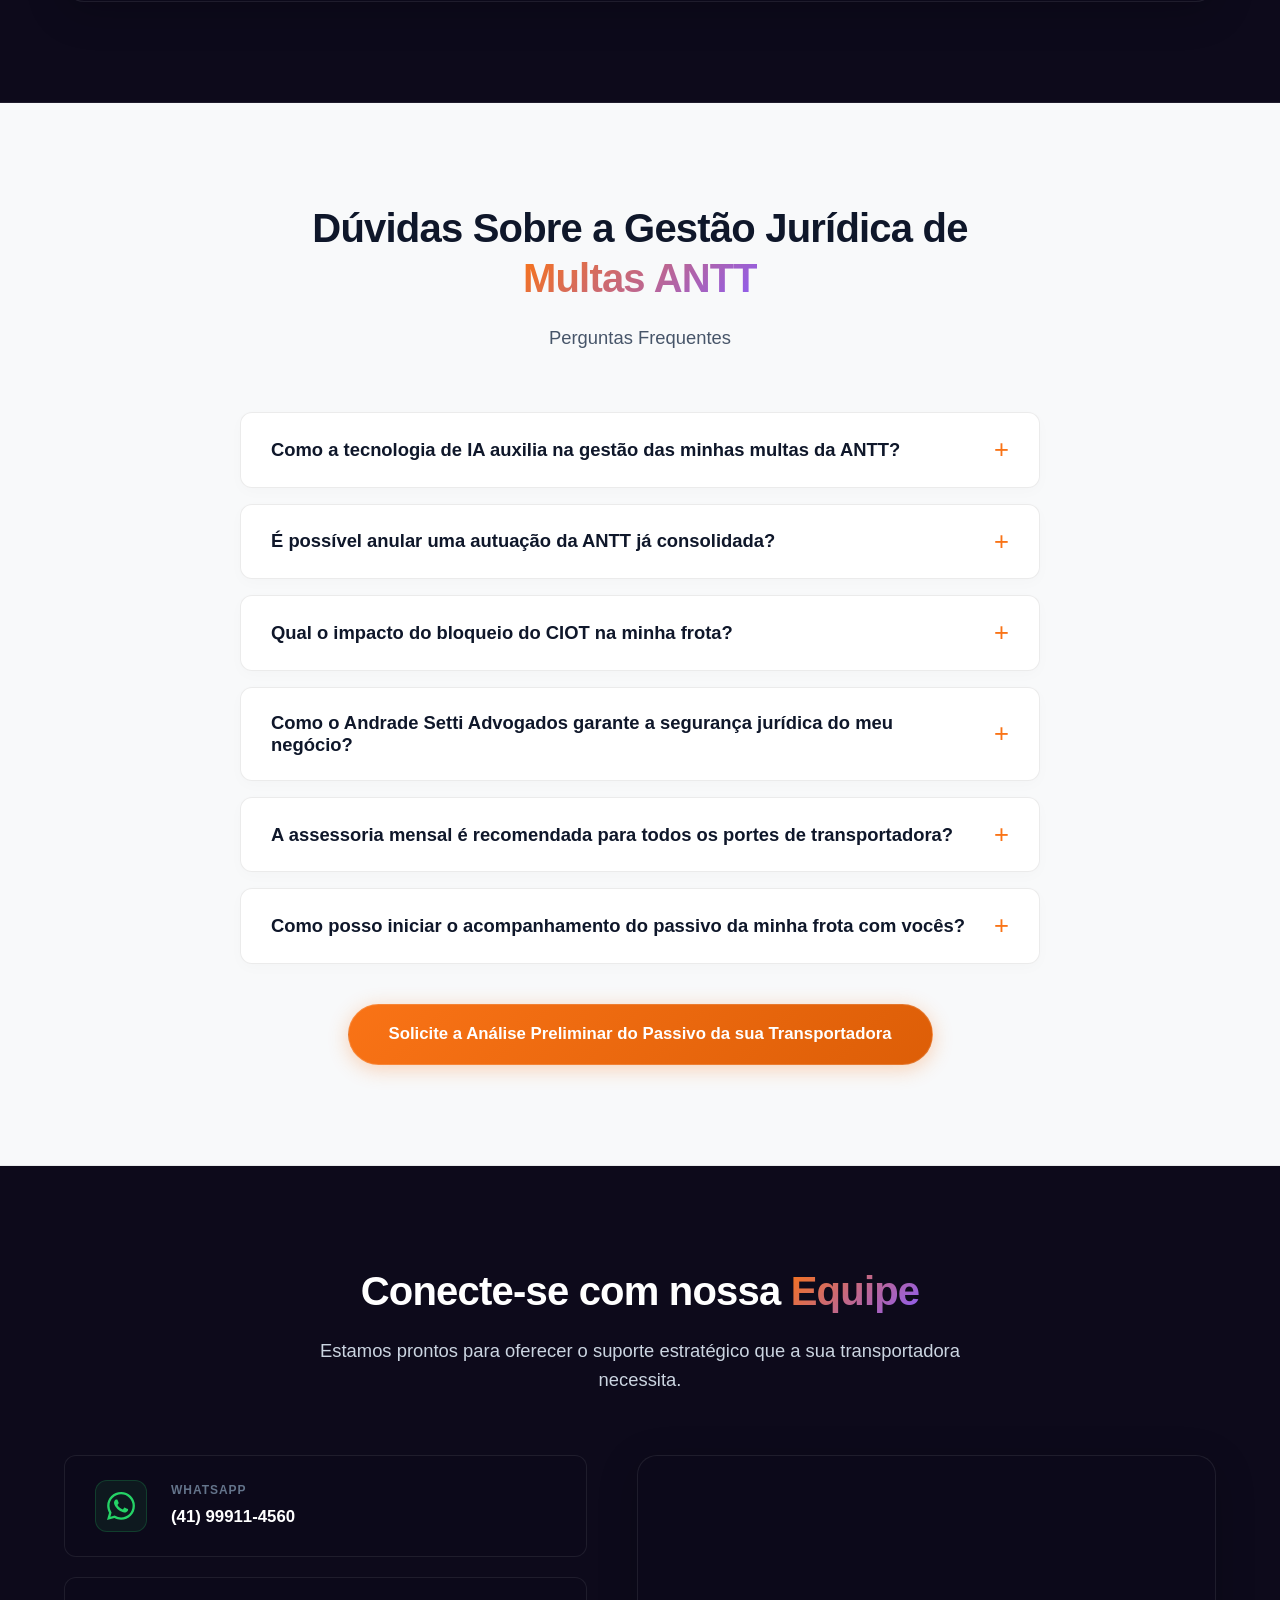
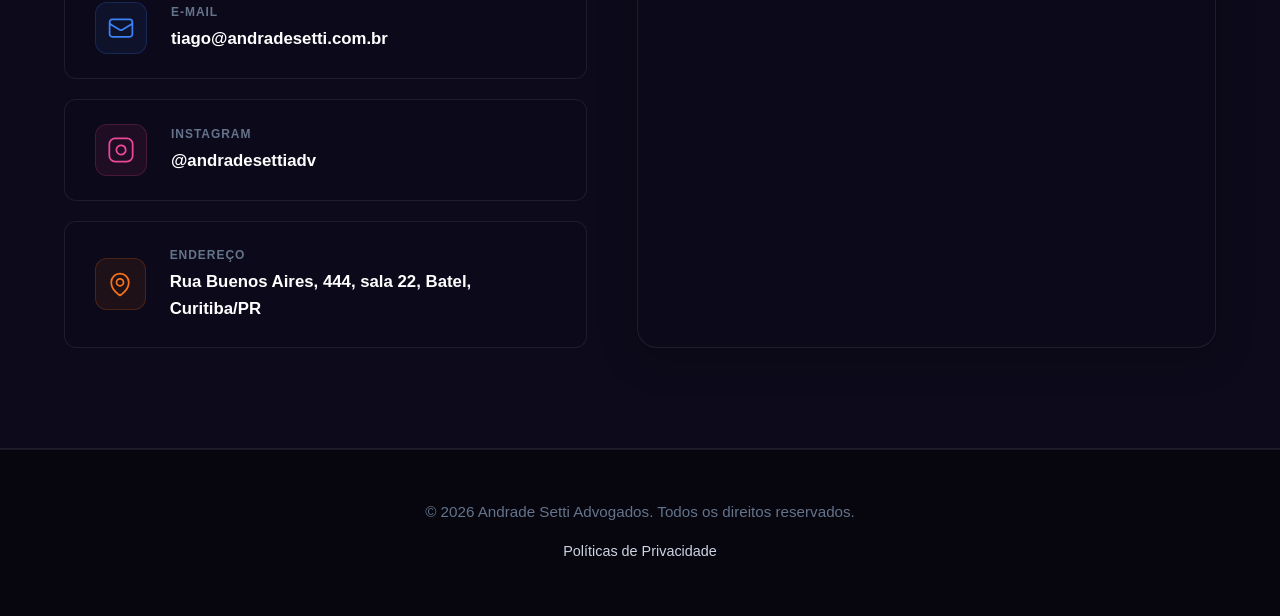
==== commit a54cf83a: "Update index.html" ====
--- a/index.html
+++ b/index.html
@@ -239,7 +239,7 @@
             
             <div class="cta-container text-center animate-on-scroll">
                 <a href="https://api.whatsapp.com/send?phone=5541999114560&text=Ol%C3%A1,%20vim%20pelo%20Google%20e%20gostaria%20de%20falar%20com%20um%20especialista%20em%20Gest%C3%A3o%20de%20Multas%20ANTT" target="_blank" class="btn btn-primary btn-shiner" id="cta-diferenciais">
-                    <span>Agende uma consulta com nossos especialistas</span>
+                    <span>Agende uma Consulta com Nossos Especialistas</span>
                 </a>
             </div>
         </div>
@@ -267,7 +267,7 @@
                     <div class="google-ratings-meta">
                         <h4 class="google-business-name">Andrade Setti Advogados</h4>
                         <div class="stars-row">
-                            <span class="rating-number">4.9</span>
+                            <span class="rating-number">5</span>
                             <div class="stars">
                                 <span class="star fill">★</span>
                                 <span class="star fill">★</span>
--- a/style.css
+++ b/style.css
@@ -275,7 +275,7 @@
     display: flex;
     align-items: center;
     padding: 120px 0 80px 0;
-    background: url('../assets/caminhao_tech.jpg') no-repeat center center;
+    background: url('caminhao_tech.jpg') no-repeat center center;
     background-size: cover;
     border-bottom: 1px solid var(--border-color);
 }
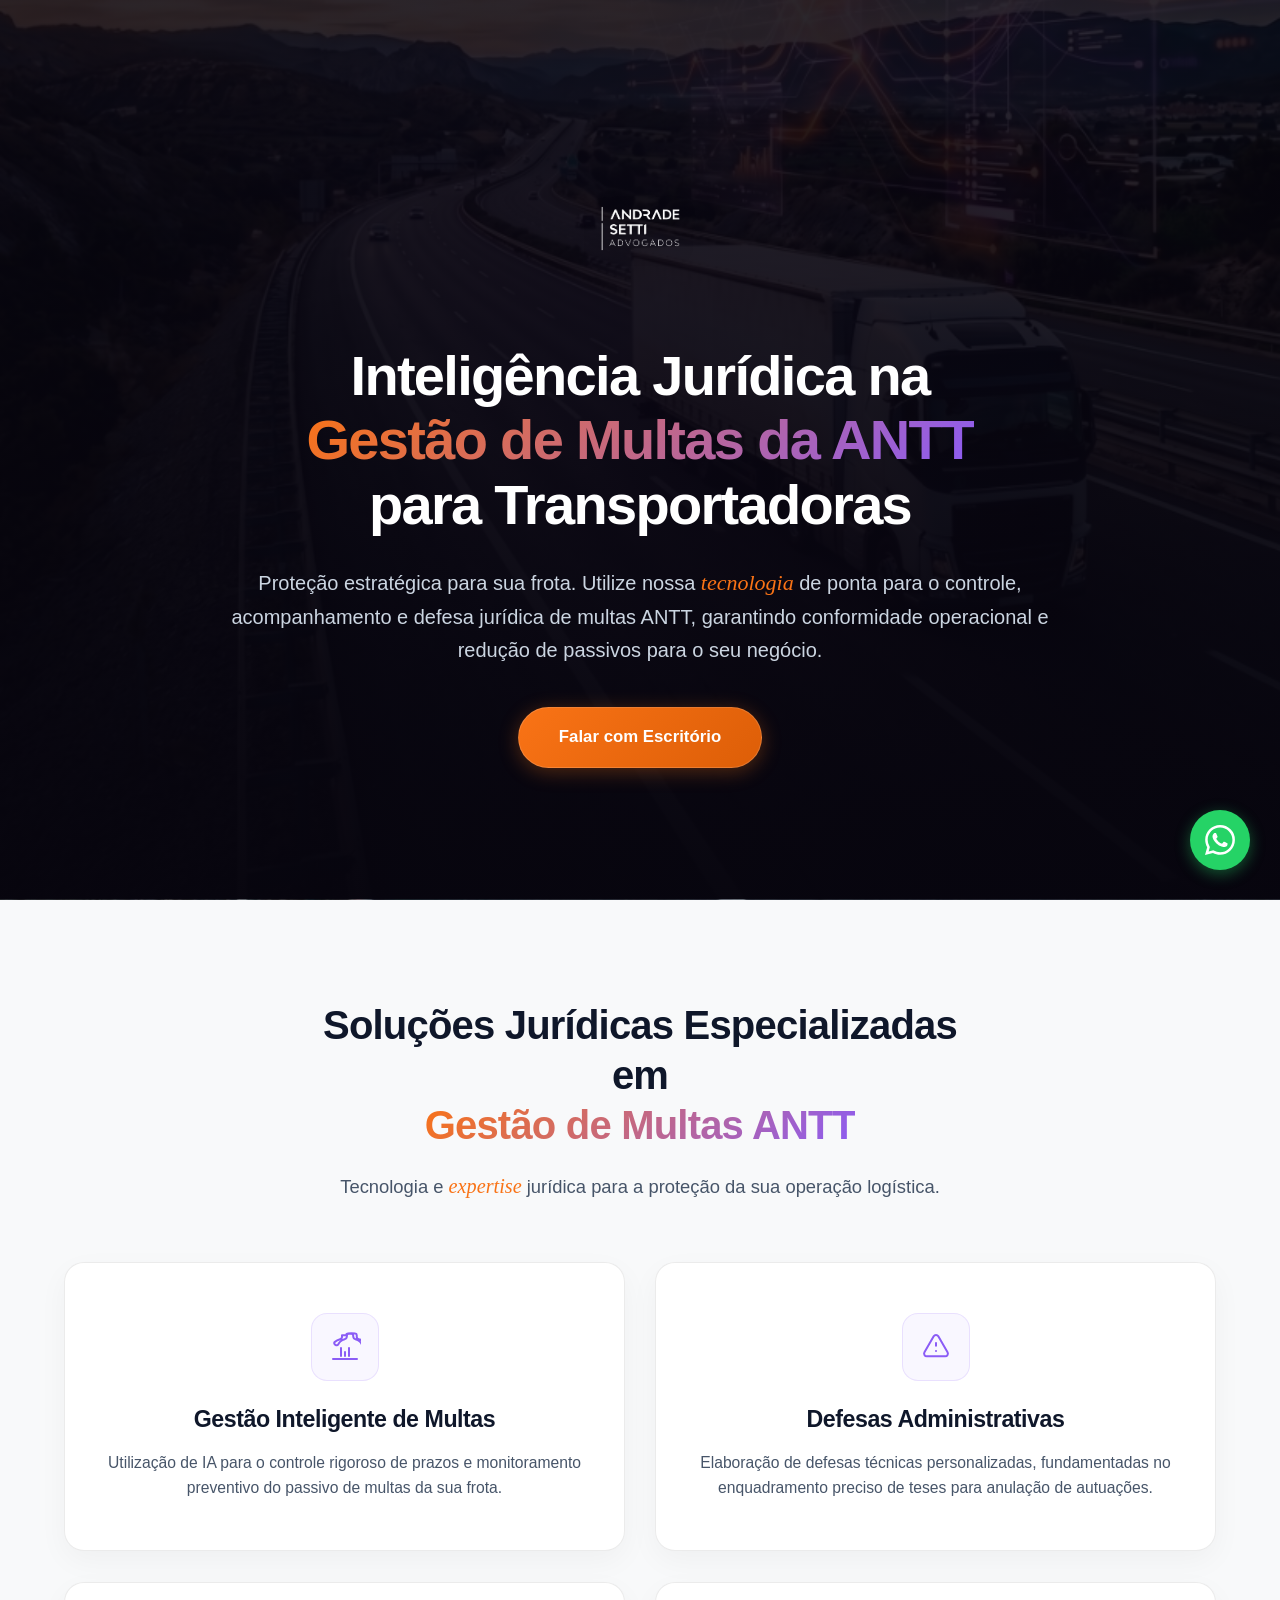
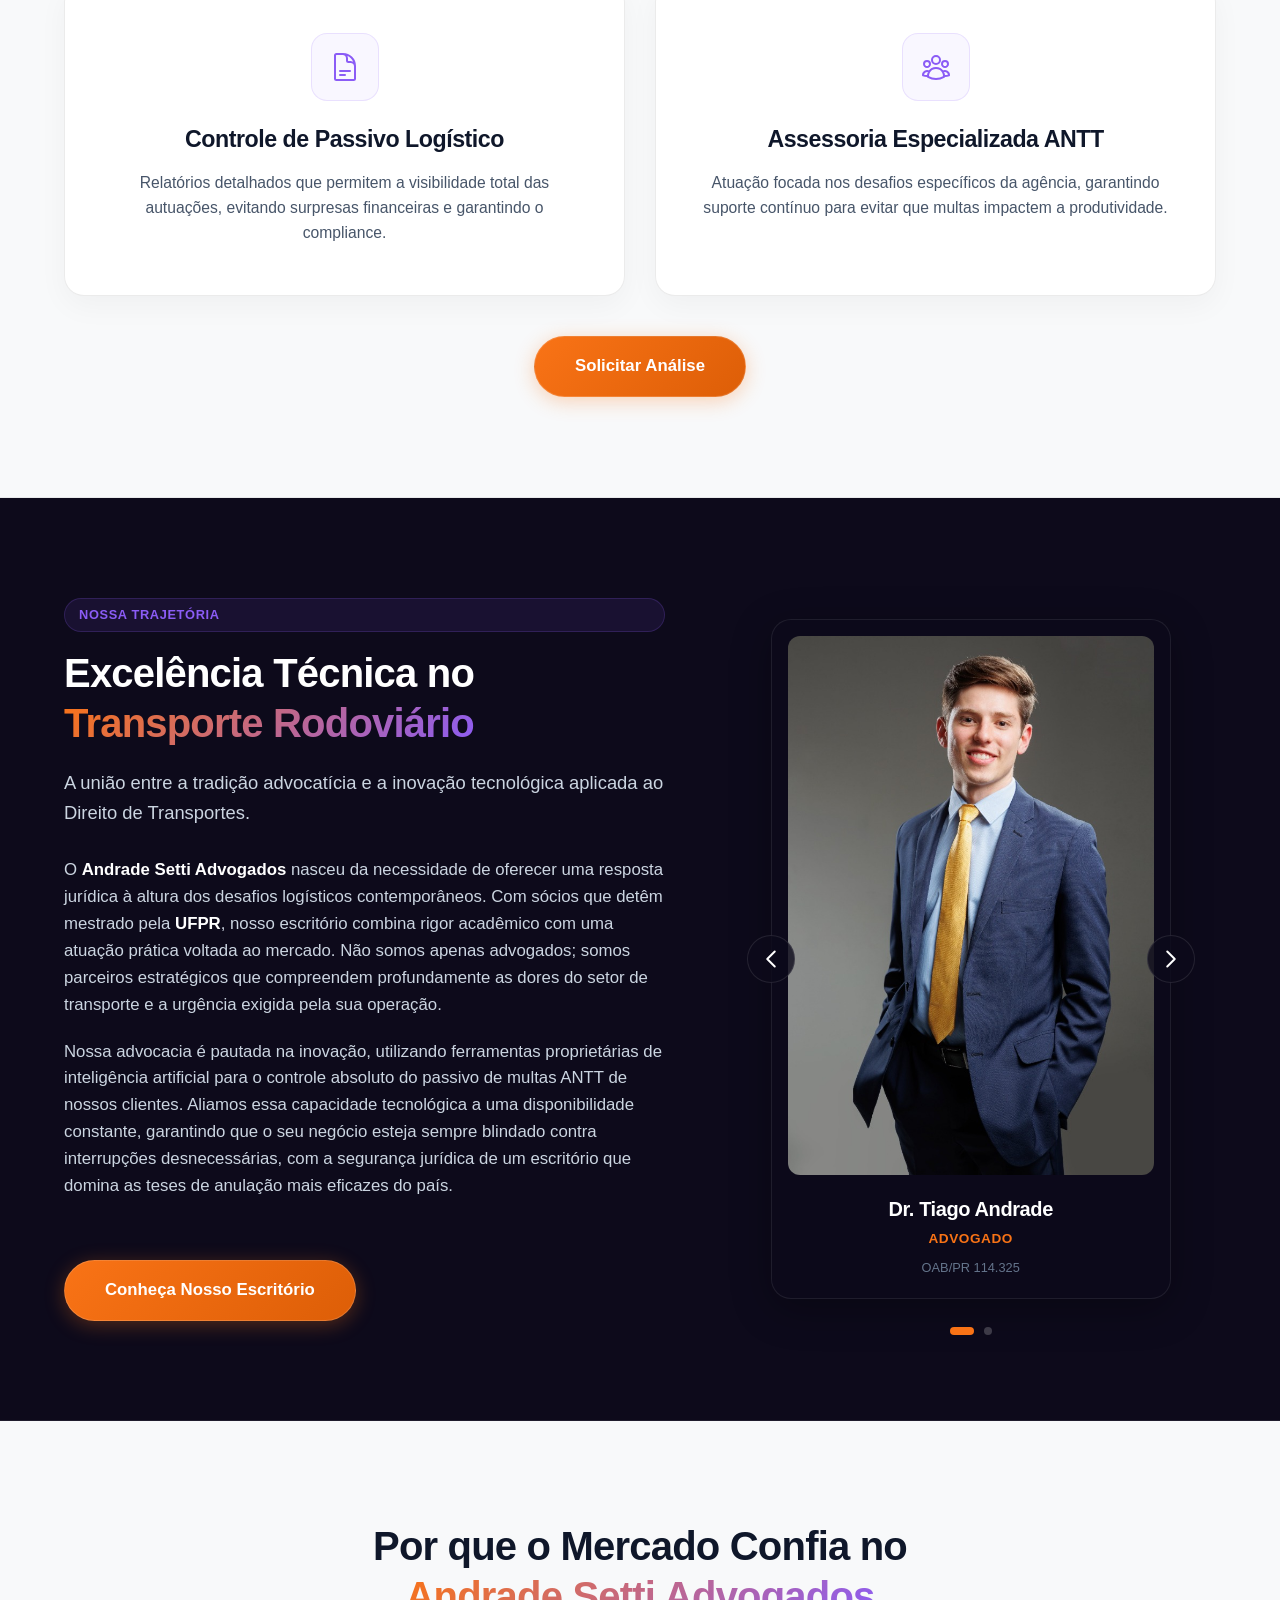
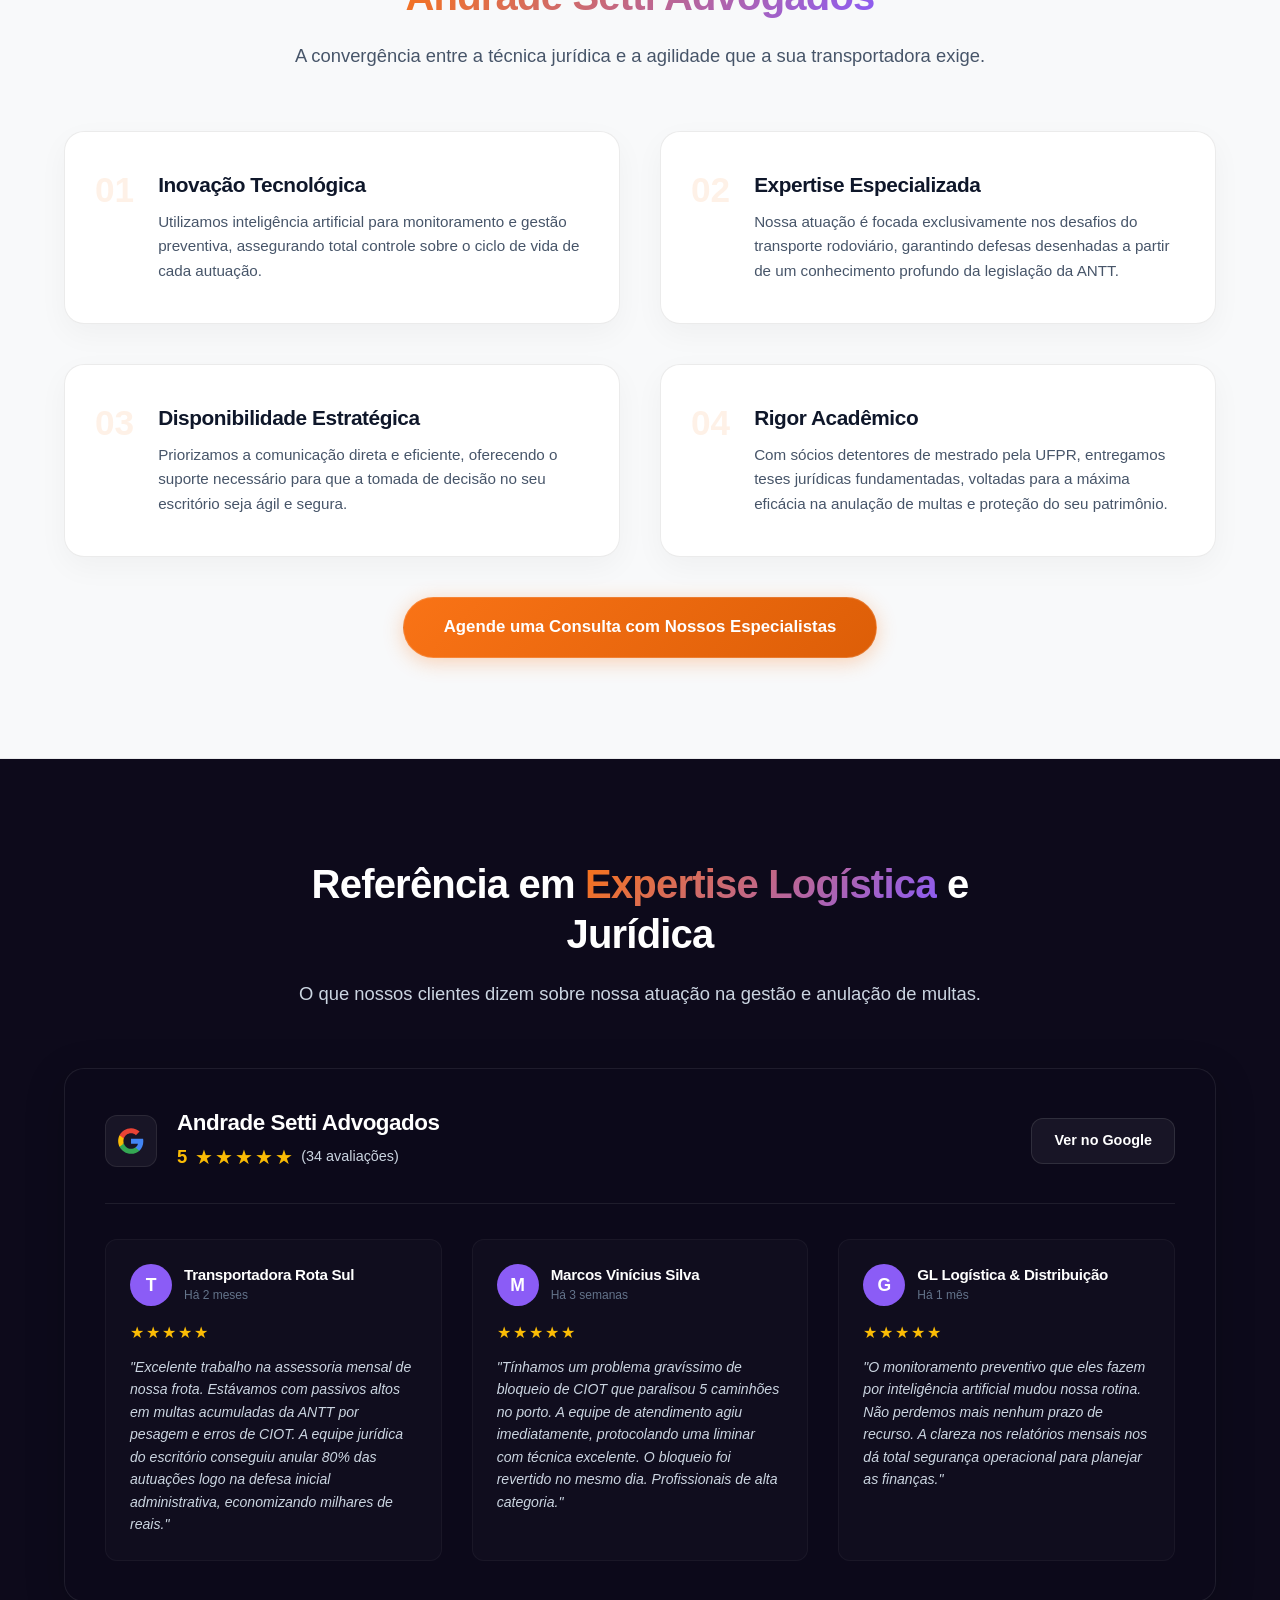
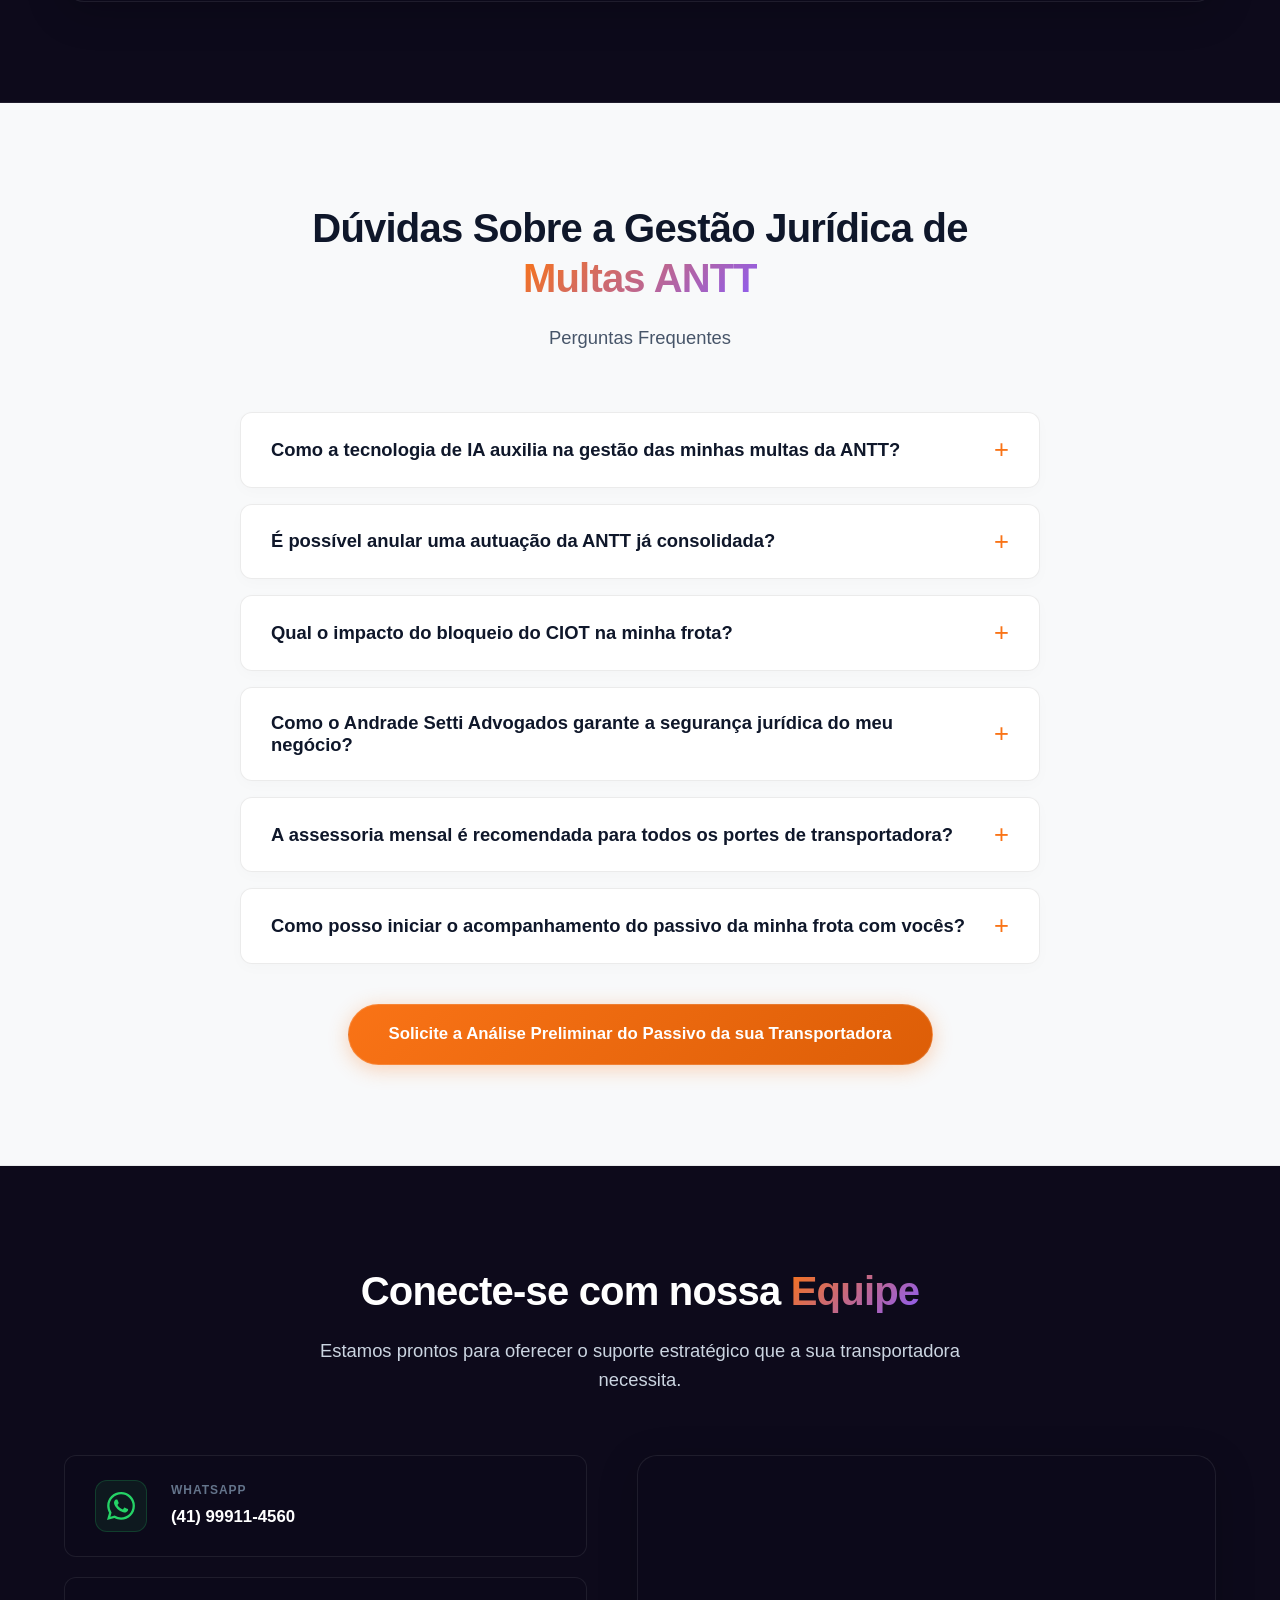
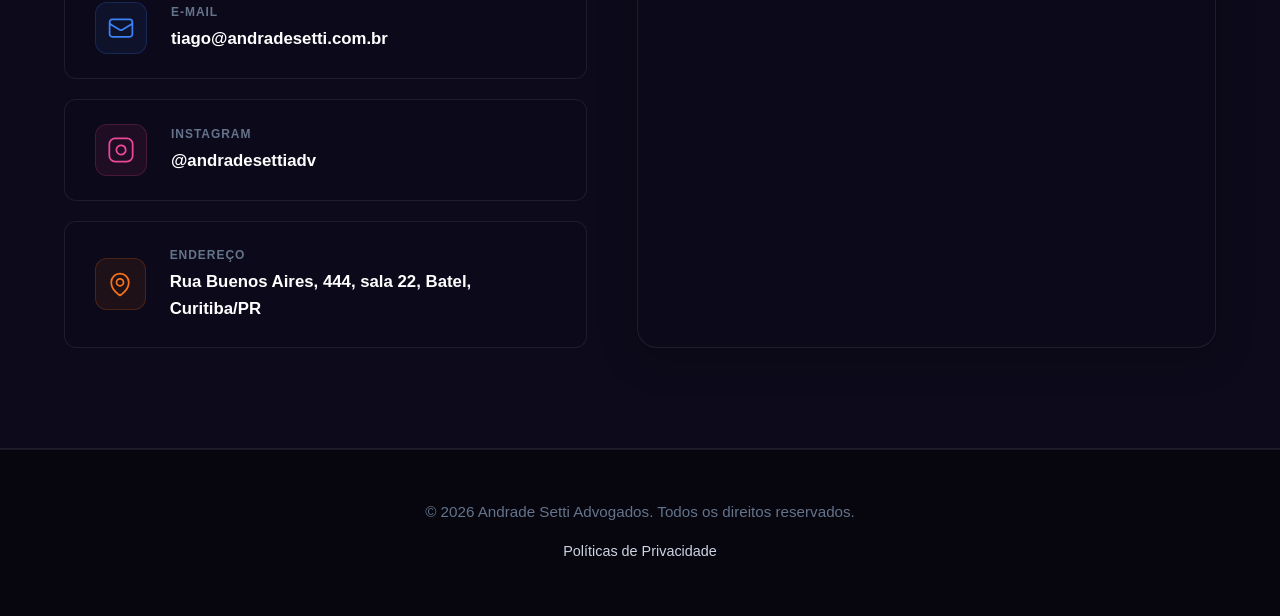
==== commit 2e080bed: "Update index.html" ====
--- a/index.html
+++ b/index.html
@@ -275,7 +275,7 @@
                                 <span class="star fill">★</span>
                                 <span class="star fill">★</span>
                             </div>
-                            <span class="reviews-count">(142 avaliações)</span>
+                            <span class="reviews-count">(34 avaliações)</span>
                         </div>
                     </div>
                     <div class="google-actions">
